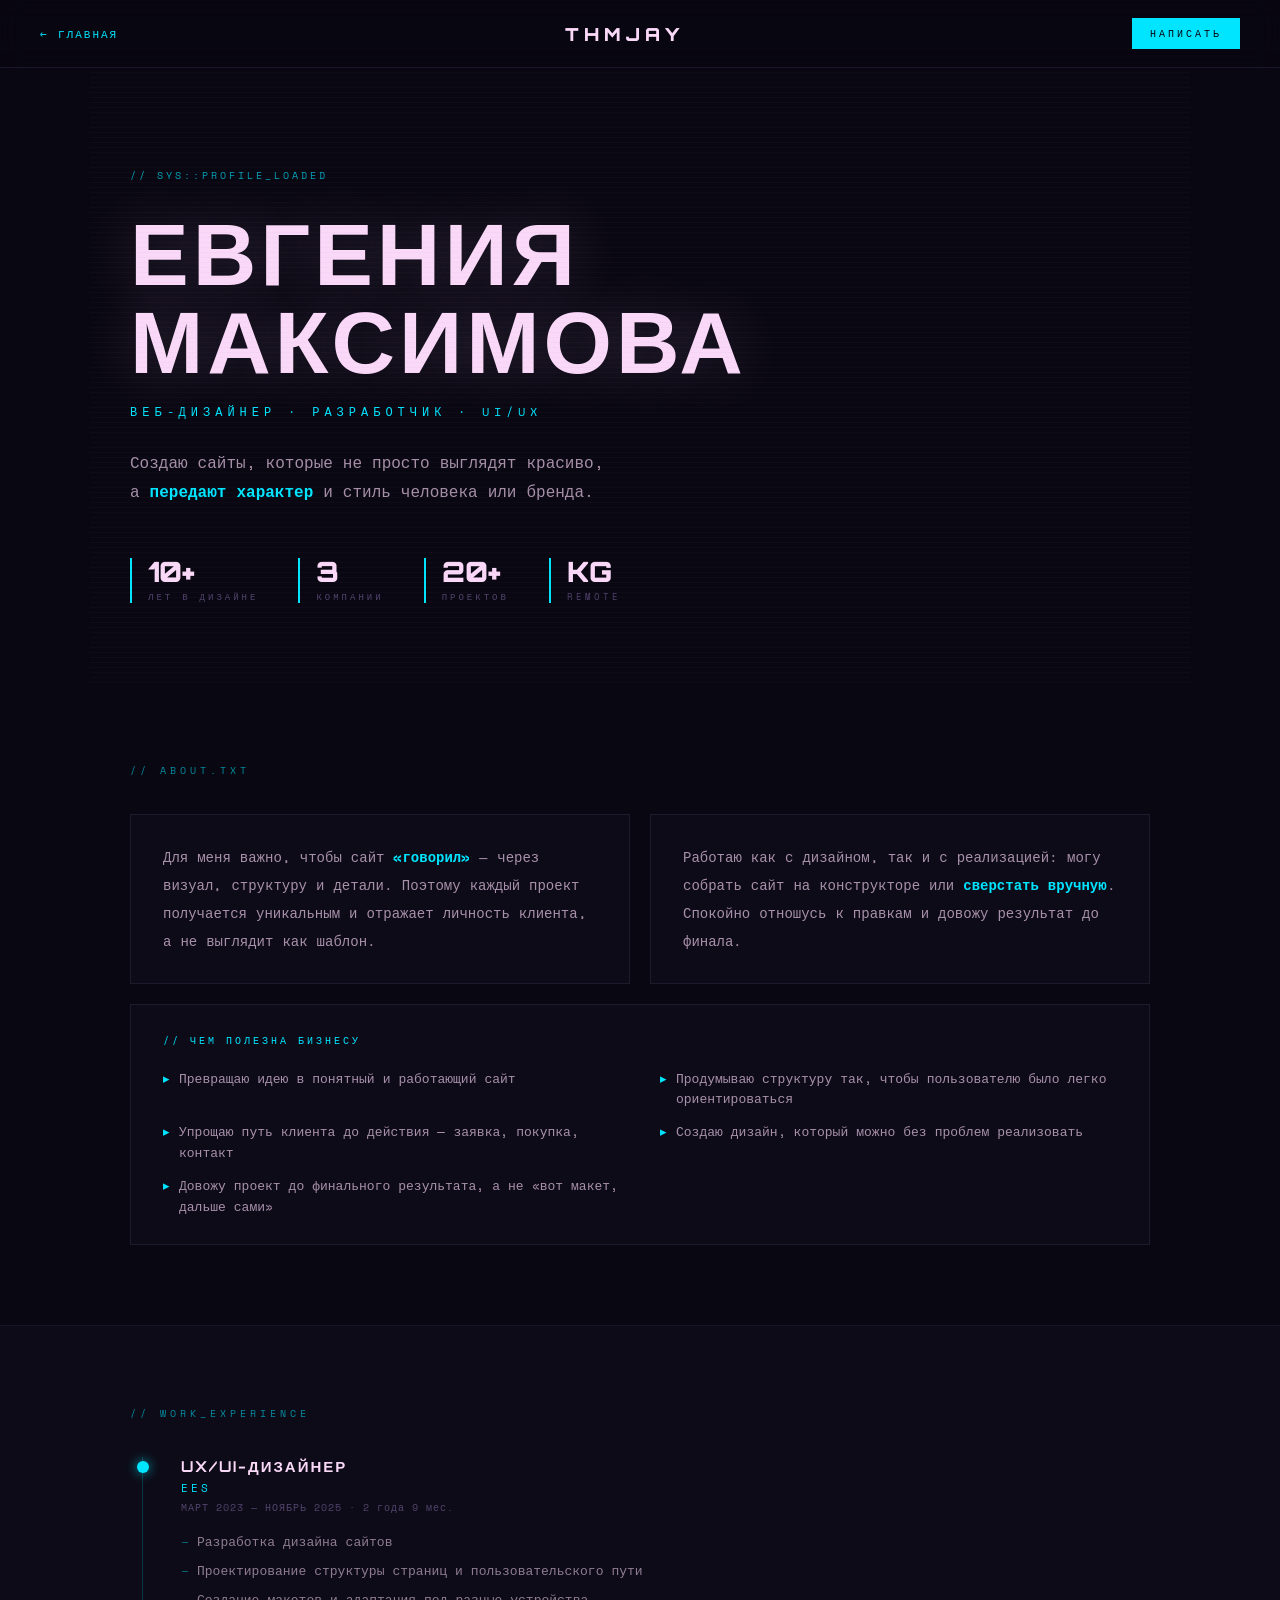
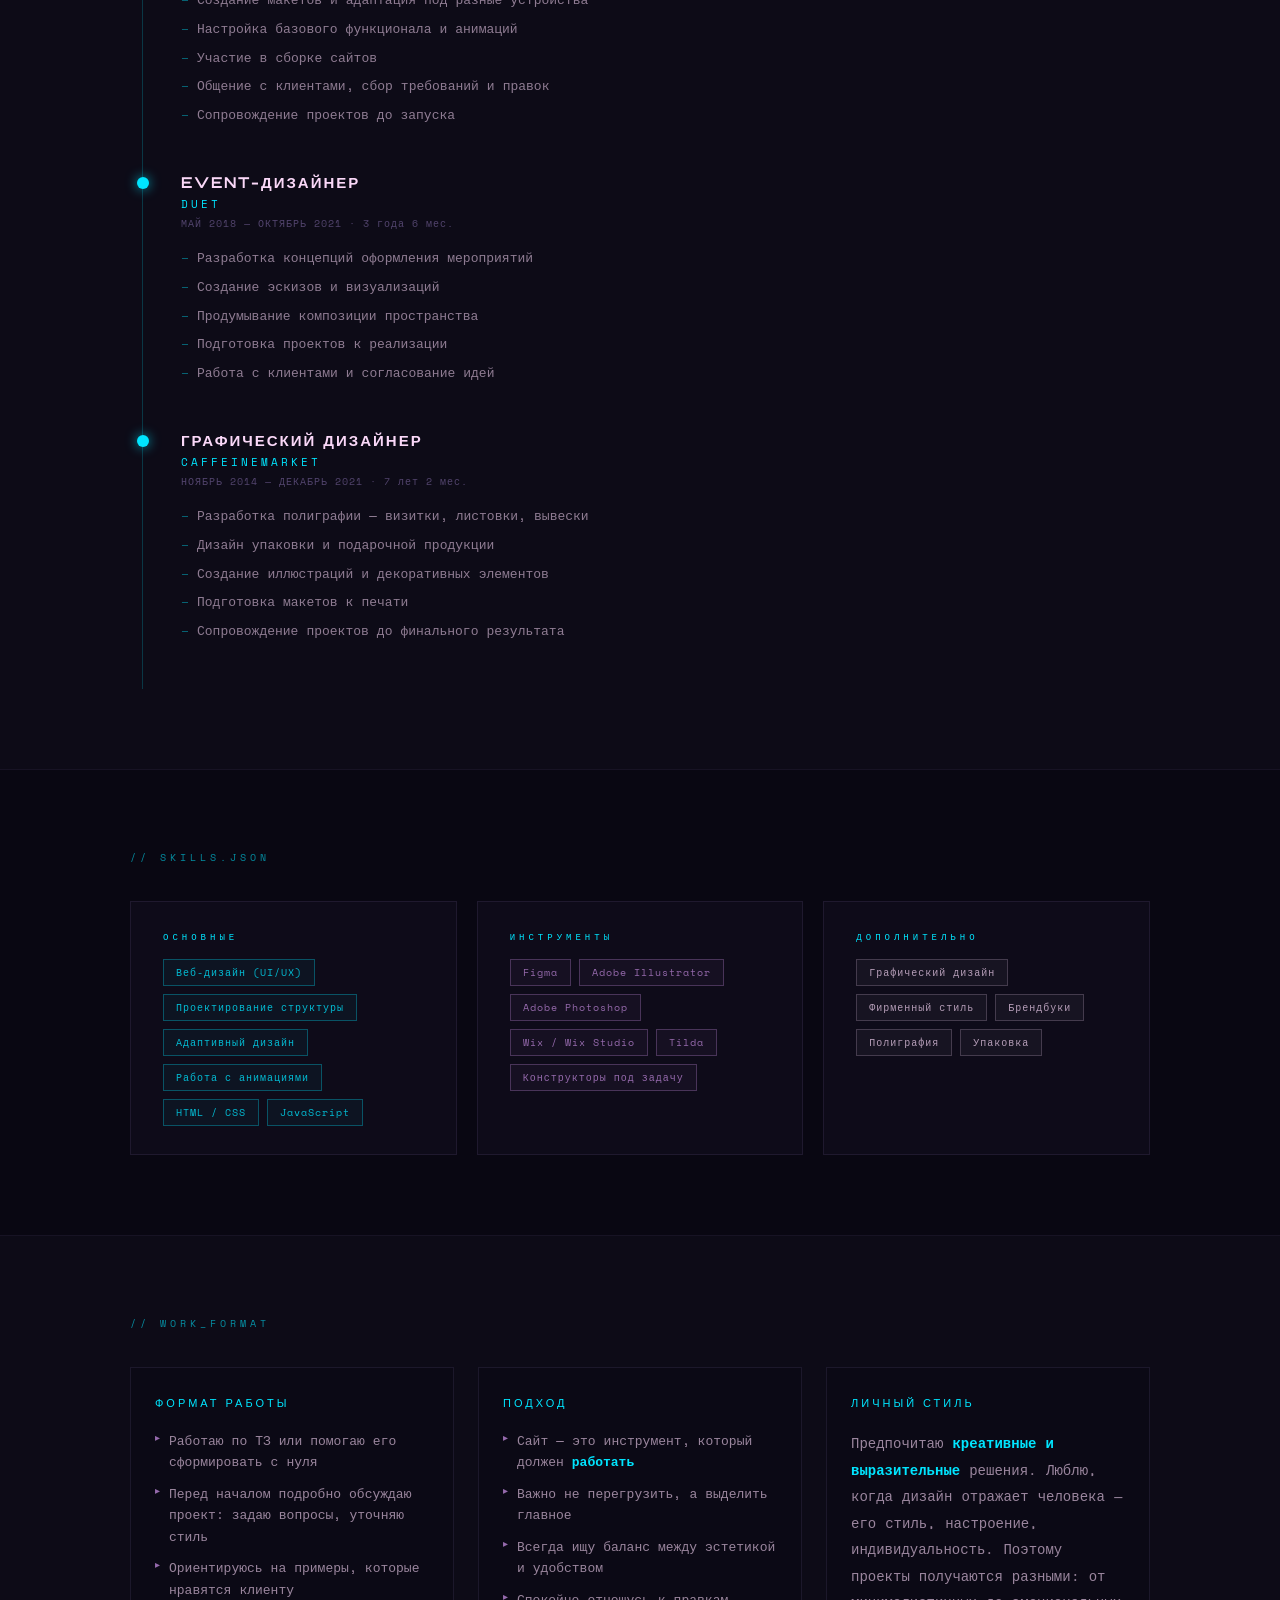
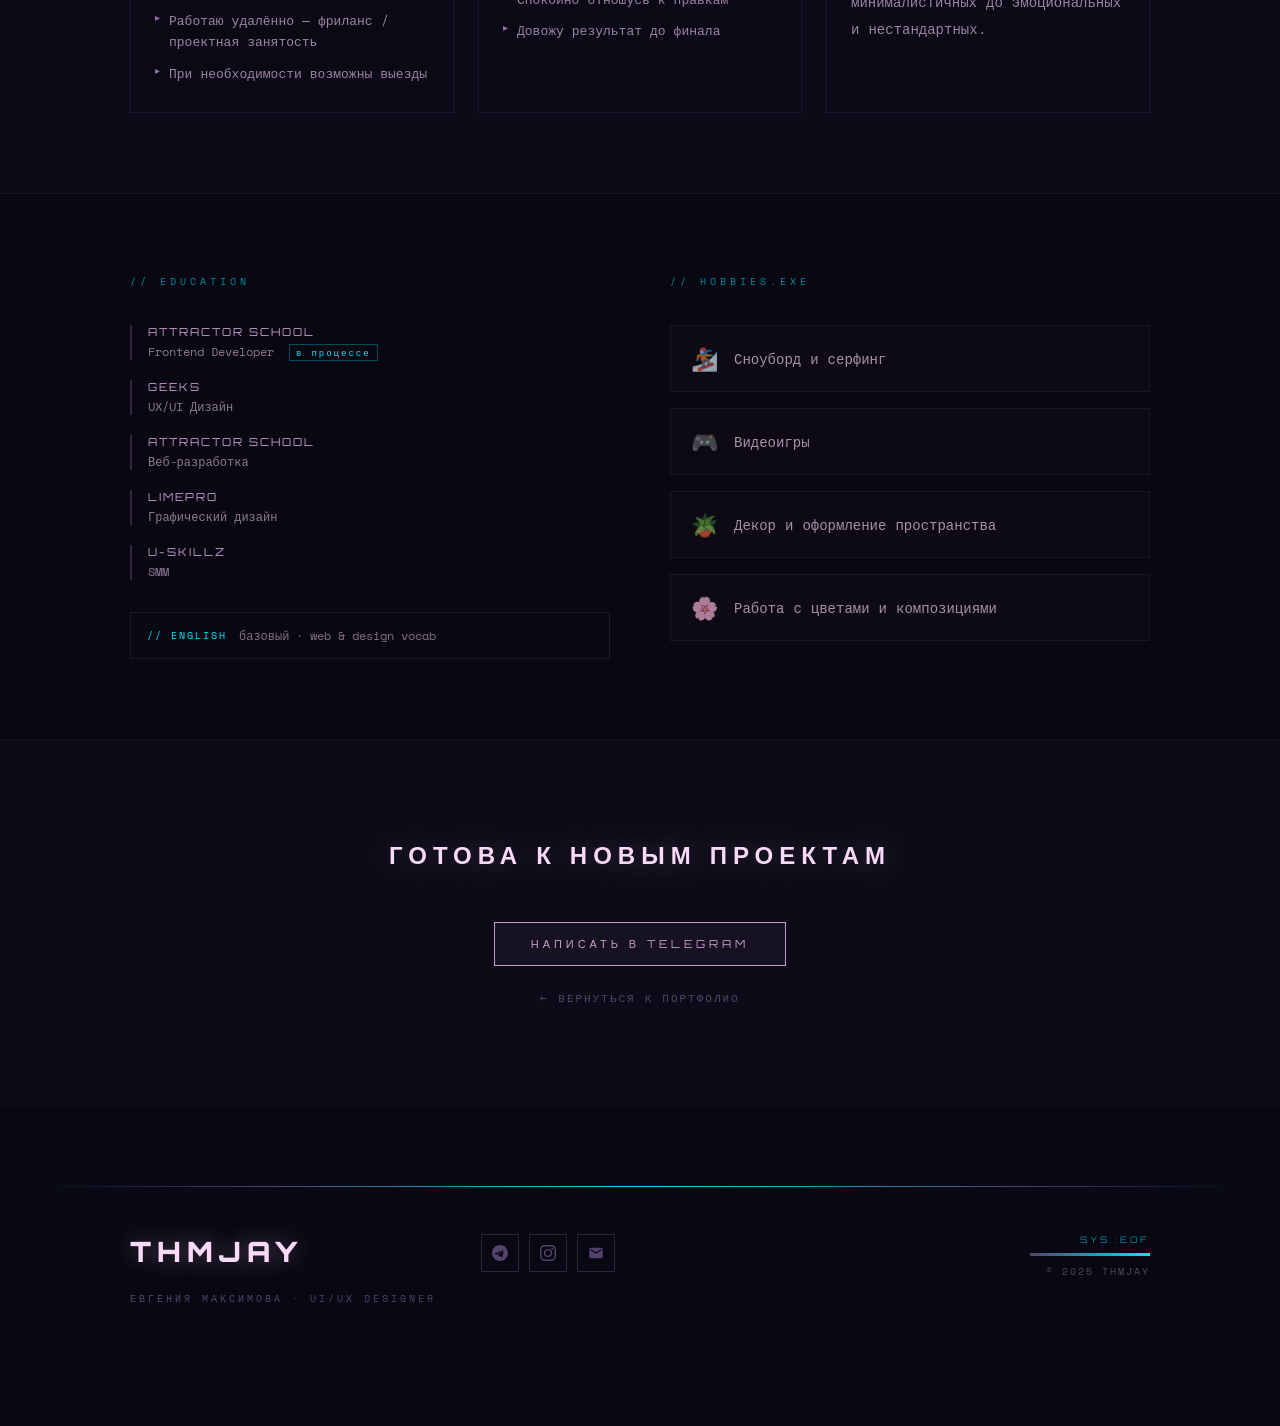
==== about.html @ b488ba6f "Initial commit" ====
<!DOCTYPE html>
<html lang="ru">
<head>
  <meta charset="UTF-8">
  <meta name="viewport" content="width=device-width, initial-scale=1.0">
  <title>Евгения Максимова — О себе</title>
  <link rel="stylesheet" href="style.css">
  <link rel="stylesheet" href="about.css">
  <script src="https://cdnjs.cloudflare.com/ajax/libs/gsap/3.12.2/gsap.min.js"></script>
</head>
<body class="about-page">

<!-- ══ NAV ══ -->
<header class="about-header">
  <a href="index.html" class="about-back">← ГЛАВНАЯ</a>
  <div class="about-header-logo">THMJAY</div>
  <a href="https://t.me/mjay_design" target="_blank" class="about-header-cta">НАПИСАТЬ</a>
</header>

<!-- ══ HERO ══ -->
<section class="ab-hero">
  <div class="ab-hero-inner">
    <div class="ab-hero-label">// SYS::PROFILE_LOADED</div>
    <h1 class="ab-hero-name">ЕВГЕНИЯ<br>МАКСИМОВА</h1>
    <div class="ab-hero-role">ВЕБ-ДИЗАЙНЕР · РАЗРАБОТЧИК · UI/UX</div>
    <p class="ab-hero-tagline">
      Создаю сайты, которые не просто выглядят красиво,<br>
      а <span>передают характер</span> и стиль человека или бренда.
    </p>
    <div class="ab-hero-stats">
      <div class="ab-stat"><strong>10+</strong><span>лет в дизайне</span></div>
      <div class="ab-stat"><strong>3</strong><span>компании</span></div>
      <div class="ab-stat"><strong>20+</strong><span>проектов</span></div>
      <div class="ab-stat"><strong>KG</strong><span>remote</span></div>
    </div>
  </div>
  <div class="ab-hero-scan"></div>
</section>

<!-- ══ О СЕБЕ ══ -->
<section class="ab-section">
  <div class="ab-section-inner">
    <div class="ab-label">// ABOUT.TXT</div>
    <div class="ab-about-grid">
      <div class="ab-card">
        <p>Для меня важно, чтобы сайт <span class="hl">«говорил»</span> — через визуал, структуру и детали. Поэтому каждый проект получается уникальным и отражает личность клиента, а не выглядит как шаблон.</p>
      </div>
      <div class="ab-card">
        <p>Работаю как с дизайном, так и с реализацией: могу собрать сайт на конструкторе или <span class="hl">сверстать вручную</span>. Спокойно отношусь к правкам и довожу результат до финала.</p>
      </div>
      <div class="ab-card ab-card--wide">
        <div class="ab-values-title">// ЧЕМ ПОЛЕЗНА БИЗНЕСУ</div>
        <ul class="ab-values">
          <li>Превращаю идею в понятный и работающий сайт</li>
          <li>Продумываю структуру так, чтобы пользователю было легко ориентироваться</li>
          <li>Упрощаю путь клиента до действия — заявка, покупка, контакт</li>
          <li>Создаю дизайн, который можно без проблем реализовать</li>
          <li>Довожу проект до финального результата, а не «вот макет, дальше сами»</li>
        </ul>
      </div>
    </div>
  </div>
</section>

<!-- ══ ОПЫТ ══ -->
<section class="ab-section ab-section--dark">
  <div class="ab-section-inner">
    <div class="ab-label">// WORK_EXPERIENCE</div>
    <div class="ab-timeline">

      <div class="ab-job">
        <div class="ab-job-dot"></div>
        <div class="ab-job-body">
          <div class="ab-job-head">
            <div class="ab-job-title">UX/UI-ДИЗАЙНЕР</div>
            <div class="ab-job-company">EES</div>
            <div class="ab-job-period">МАРТ 2023 — НОЯБРЬ 2025 · 2 года 9 мес.</div>
          </div>
          <ul class="ab-job-list">
            <li>Разработка дизайна сайтов</li>
            <li>Проектирование структуры страниц и пользовательского пути</li>
            <li>Создание макетов и адаптация под разные устройства</li>
            <li>Настройка базового функционала и анимаций</li>
            <li>Участие в сборке сайтов</li>
            <li>Общение с клиентами, сбор требований и правок</li>
            <li>Сопровождение проектов до запуска</li>
          </ul>
        </div>
      </div>

      <div class="ab-job">
        <div class="ab-job-dot"></div>
        <div class="ab-job-body">
          <div class="ab-job-head">
            <div class="ab-job-title">EVENT-ДИЗАЙНЕР</div>
            <div class="ab-job-company">DUET</div>
            <div class="ab-job-period">МАЙ 2018 — ОКТЯБРЬ 2021 · 3 года 6 мес.</div>
          </div>
          <ul class="ab-job-list">
            <li>Разработка концепций оформления мероприятий</li>
            <li>Создание эскизов и визуализаций</li>
            <li>Продумывание композиции пространства</li>
            <li>Подготовка проектов к реализации</li>
            <li>Работа с клиентами и согласование идей</li>
          </ul>
        </div>
      </div>

      <div class="ab-job">
        <div class="ab-job-dot"></div>
        <div class="ab-job-body">
          <div class="ab-job-head">
            <div class="ab-job-title">ГРАФИЧЕСКИЙ ДИЗАЙНЕР</div>
            <div class="ab-job-company">CAFFEINEMARKET</div>
            <div class="ab-job-period">НОЯБРЬ 2014 — ДЕКАБРЬ 2021 · 7 лет 2 мес.</div>
          </div>
          <ul class="ab-job-list">
            <li>Разработка полиграфии — визитки, листовки, вывески</li>
            <li>Дизайн упаковки и подарочной продукции</li>
            <li>Создание иллюстраций и декоративных элементов</li>
            <li>Подготовка макетов к печати</li>
            <li>Сопровождение проектов до финального результата</li>
          </ul>
        </div>
      </div>

    </div>
  </div>
</section>

<!-- ══ НАВЫКИ ══ -->
<section class="ab-section">
  <div class="ab-section-inner">
    <div class="ab-label">// SKILLS.JSON</div>
    <div class="ab-skills-grid">

      <div class="ab-card">
        <div class="ab-skills-cat">ОСНОВНЫЕ</div>
        <div class="ab-tags">
          <span class="ab-tag ab-tag--tr">Веб-дизайн (UI/UX)</span>
          <span class="ab-tag ab-tag--tr">Проектирование структуры</span>
          <span class="ab-tag ab-tag--tr">Адаптивный дизайн</span>
          <span class="ab-tag ab-tag--tr">Работа с анимациями</span>
          <span class="ab-tag ab-tag--tr">HTML / CSS</span>
          <span class="ab-tag ab-tag--tr">JavaScript</span>
        </div>
      </div>

      <div class="ab-card">
        <div class="ab-skills-cat">ИНСТРУМЕНТЫ</div>
        <div class="ab-tags">
          <span class="ab-tag ab-tag--ci">Figma</span>
          <span class="ab-tag ab-tag--ci">Adobe Illustrator</span>
          <span class="ab-tag ab-tag--ci">Adobe Photoshop</span>
          <span class="ab-tag ab-tag--ci">Wix / Wix Studio</span>
          <span class="ab-tag ab-tag--ci">Tilda</span>
          <span class="ab-tag ab-tag--ci">Конструкторы под задачу</span>
        </div>
      </div>

      <div class="ab-card">
        <div class="ab-skills-cat">ДОПОЛНИТЕЛЬНО</div>
        <div class="ab-tags">
          <span class="ab-tag ab-tag--sq">Графический дизайн</span>
          <span class="ab-tag ab-tag--sq">Фирменный стиль</span>
          <span class="ab-tag ab-tag--sq">Брендбуки</span>
          <span class="ab-tag ab-tag--sq">Полиграфия</span>
          <span class="ab-tag ab-tag--sq">Упаковка</span>
        </div>
      </div>

    </div>
  </div>
</section>

<!-- ══ ПОДХОД ══ -->
<section class="ab-section ab-section--dark">
  <div class="ab-section-inner">
    <div class="ab-label">// WORK_FORMAT</div>
    <div class="ab-approach-grid">
      <div class="ab-approach-block">
        <div class="ab-approach-title">ФОРМАТ РАБОТЫ</div>
        <ul class="ab-approach-list">
          <li>Работаю по ТЗ или помогаю его сформировать с нуля</li>
          <li>Перед началом подробно обсуждаю проект: задаю вопросы, уточняю стиль</li>
          <li>Ориентируюсь на примеры, которые нравятся клиенту</li>
          <li>Работаю удалённо — фриланс / проектная занятость</li>
          <li>При необходимости возможны выезды</li>
        </ul>
      </div>
      <div class="ab-approach-block">
        <div class="ab-approach-title">ПОДХОД</div>
        <ul class="ab-approach-list">
          <li>Сайт — это инструмент, который должен <span class="hl">работать</span></li>
          <li>Важно не перегрузить, а выделить главное</li>
          <li>Всегда ищу баланс между эстетикой и удобством</li>
          <li>Спокойно отношусь к правкам</li>
          <li>Довожу результат до финала</li>
        </ul>
      </div>
      <div class="ab-approach-block">
        <div class="ab-approach-title">ЛИЧНЫЙ СТИЛЬ</div>
        <p class="ab-approach-text">
          Предпочитаю <span class="hl">креативные и выразительные</span> решения.
          Люблю, когда дизайн отражает человека — его стиль, настроение, индивидуальность.
          Поэтому проекты получаются разными: от минималистичных до эмоциональных и нестандартных.
        </p>
      </div>
    </div>
  </div>
</section>

<!-- ══ ОБРАЗОВАНИЕ + ХОББИ ══ -->
<section class="ab-section">
  <div class="ab-section-inner">
    <div class="ab-edu-hobbies">

      <div>
        <div class="ab-label">// EDUCATION</div>
        <div class="ab-edu-list">
          <div class="ab-edu-item">
            <div class="ab-edu-school">ATTRACTOR SCHOOL</div>
            <div class="ab-edu-course">Frontend Developer <span class="ab-edu-status">в процессе</span></div>
          </div>
          <div class="ab-edu-item">
            <div class="ab-edu-school">GEEKS</div>
            <div class="ab-edu-course">UX/UI Дизайн</div>
          </div>
          <div class="ab-edu-item">
            <div class="ab-edu-school">ATTRACTOR SCHOOL</div>
            <div class="ab-edu-course">Веб-разработка</div>
          </div>
          <div class="ab-edu-item">
            <div class="ab-edu-school">LIMEPRO</div>
            <div class="ab-edu-course">Графический дизайн</div>
          </div>
          <div class="ab-edu-item">
            <div class="ab-edu-school">U-SKILLZ</div>
            <div class="ab-edu-course">SMM</div>
          </div>
        </div>
        <div class="ab-lang">
          <span class="ab-lang-label">// ENGLISH</span>
          <span class="ab-lang-level">базовый · web & design vocab</span>
        </div>
      </div>

      <div>
        <div class="ab-label">// HOBBIES.EXE</div>
        <div class="ab-hobbies">
          <div class="ab-hobby">
            <span class="ab-hobby-icon">🏂</span>
            <span>Сноуборд и серфинг</span>
          </div>
          <div class="ab-hobby">
            <span class="ab-hobby-icon">🎮</span>
            <span>Видеоигры</span>
          </div>
          <div class="ab-hobby">
            <span class="ab-hobby-icon">🪴</span>
            <span>Декор и оформление пространства</span>
          </div>
          <div class="ab-hobby">
            <span class="ab-hobby-icon">🌸</span>
            <span>Работа с цветами и композициями</span>
          </div>
        </div>
      </div>

    </div>
  </div>
</section>

<!-- ══ CTA ══ -->
<section class="ab-cta">
  <div class="ab-cta-inner">
    <div class="ab-cta-text">ГОТОВА К НОВЫМ ПРОЕКТАМ</div>
    <a href="https://t.me/mjay_design" target="_blank" class="neon-btn">НАПИСАТЬ В TELEGRAM</a>
    <a href="index.html" class="ab-cta-back">← ВЕРНУТЬСЯ К ПОРТФОЛИО</a>
  </div>
</section>

<footer class="site-footer">
  <div class="footer-inner">
    <div class="footer-brand">
      <div class="footer-logo">THMJAY</div>
      <div class="footer-tagline">ЕВГЕНИЯ МАКСИМОВА · UI/UX DESIGNER</div>
    </div>
    <div class="footer-socials">
      <a href="https://t.me/mjay_design" target="_blank" class="footer-soc" title="Telegram">
        <svg viewBox="0 0 24 24" fill="currentColor"><path d="M12 0C5.373 0 0 5.373 0 12s5.373 12 12 12 12-5.373 12-12S18.627 0 12 0zm5.562 8.248-2.032 9.565c-.148.658-.538.818-1.09.508l-3-2.21-1.447 1.394c-.16.16-.295.295-.605.295l.213-3.053 5.56-5.023c.242-.213-.054-.333-.373-.12L7.19 14.7l-2.95-.924c-.642-.2-.655-.642.136-.95l11.526-4.445c.537-.194 1.006.131.66.867z"/></svg>
      </a>
      <a href="https://www.instagram.com/mjay.design_/" target="_blank" class="footer-soc" title="Instagram">
        <svg viewBox="0 0 24 24" fill="currentColor"><path d="M12 2.163c3.204 0 3.584.012 4.85.07 3.252.148 4.771 1.691 4.919 4.919.058 1.265.069 1.645.069 4.849 0 3.205-.012 3.584-.069 4.849-.149 3.225-1.664 4.771-4.919 4.919-1.266.058-1.644.07-4.85.07-3.204 0-3.584-.012-4.849-.07-3.26-.149-4.771-1.699-4.919-4.92-.058-1.265-.07-1.644-.07-4.849 0-3.204.013-3.583.07-4.849.149-3.227 1.664-4.771 4.919-4.919 1.266-.057 1.645-.069 4.849-.069zM12 0C8.741 0 8.333.014 7.053.072 2.695.272.273 2.69.073 7.052.014 8.333 0 8.741 0 12c0 3.259.014 3.668.072 4.948.2 4.358 2.618 6.78 6.98 6.98C8.333 23.986 8.741 24 12 24c3.259 0 3.668-.014 4.948-.072 4.354-.2 6.782-2.618 6.979-6.98.059-1.28.073-1.689.073-4.948 0-3.259-.014-3.667-.072-4.947-.196-4.354-2.617-6.78-6.979-6.98C15.668.014 15.259 0 12 0zm0 5.838a6.162 6.162 0 100 12.324 6.162 6.162 0 000-12.324zM12 16a4 4 0 110-8 4 4 0 010 8zm6.406-11.845a1.44 1.44 0 100 2.881 1.44 1.44 0 000-2.881z"/></svg>
      </a>
      <a href="mailto:evgeniyamaksimova0717@gmail.com" class="footer-soc" title="Email">
        <svg viewBox="0 0 24 24" fill="currentColor"><path d="M20 4H4c-1.1 0-2 .9-2 2v12c0 1.1.9 2 2 2h16c1.1 0 2-.9 2-2V6c0-1.1-.9-2-2-2zm0 4l-8 5-8-5V6l8 5 8-5v2z"/></svg>
      </a>
    </div>
    <div class="footer-copy">
      <span class="footer-sys">SYS::EOF</span>
      <span class="footer-bar"><span class="footer-bar-fill"></span></span>
      <span class="footer-year">© 2025 THMJAY</span>
    </div>
  </div>
  <div class="footer-line"></div>
</footer>

</body>
</html>
---- style.css ----
@import url('https://fonts.googleapis.com/css2?family=Orbitron:wght@400;700;900&family=Space+Mono:ital,wght@0,400;0,700;1,400&display=swap');

/* ========================
   ПЕРЕМЕННЫЕ
   ======================== */
:root {
  --black:    #090712;
  --deep:     #52446D;
  --purple:   #966AAD;
  --lavender: #C79ACD;
  --pink:     #FAD8F8;
  --sq: #FAD8F8;    /* □ square  */
  --ci: #966AAD;    /* ○ circle  */
  --tr: #00E5FF;    /* △ triangle */
  --cr: #C79ACD;    /* ✕ cross   */
}

/* ========================
   PRELOADER
   ======================== */
#preloader {
  position: fixed;
  inset: 0;
  z-index: 9999;
  background: var(--black);
  display: flex;
  align-items: center;
  justify-content: center;
  transition: opacity 0.7s ease, visibility 0.7s ease;
}
#preloader.pl-hidden {
  opacity: 0;
  visibility: hidden;
  pointer-events: none;
}
#preloader-rain {
  position: absolute;
  inset: 0;
  opacity: 0.35;
}
.pl-scanlines {
  position: absolute;
  inset: 0;
  background: repeating-linear-gradient(
    to bottom,
    transparent 0, transparent 3px,
    rgba(0,0,0,0.18) 3px, rgba(0,0,0,0.18) 4px
  );
  pointer-events: none;
}
.pl-inner {
  position: relative;
  z-index: 2;
  display: flex;
  flex-direction: column;
  align-items: center;
  gap: 18px;
  text-align: center;
}
.pl-logo {
  font-family: 'Orbitron', sans-serif;
  font-size: clamp(48px, 10vw, 96px);
  font-weight: 900;
  letter-spacing: 12px;
  color: var(--pink);
  text-shadow: 0 0 60px rgba(250,216,248,0.4), 0 0 120px rgba(250,216,248,0.15);
  animation: pl-glitch 3s infinite;
}
@keyframes pl-glitch {
  0%, 92%, 100% { transform: none; text-shadow: 0 0 60px rgba(250,216,248,0.4), 0 0 120px rgba(250,216,248,0.15); }
  93%  { transform: translate(-3px, 0) skewX(-4deg); text-shadow: 3px 0 0 rgba(0,229,255,0.7), -3px 0 0 rgba(150,106,173,0.7); }
  94%  { transform: translate(3px, 0) skewX(2deg);  text-shadow: -3px 0 0 rgba(0,229,255,0.7), 3px 0 0 rgba(150,106,173,0.7); }
  95%  { transform: none; }
  96%  { transform: translate(0, -2px); opacity: 0.8; }
  97%  { transform: none; opacity: 1; }
}
.pl-subtitle {
  font-family: 'Space Mono', monospace;
  font-size: 11px;
  letter-spacing: 6px;
  color: var(--tr);
  opacity: 0.7;
}
.pl-bar-wrap {
  display: flex;
  align-items: center;
  gap: 14px;
  width: 320px;
}
.pl-bar-track {
  flex: 1;
  height: 2px;
  background: rgba(82,68,109,0.3);
  overflow: hidden;
}
.pl-bar-fill {
  height: 100%;
  width: 0%;
  background: var(--tr);
  box-shadow: 0 0 8px var(--tr);
  transition: width 0.1s linear;
}
.pl-bar-pct {
  font-family: 'Space Mono', monospace;
  font-size: 10px;
  letter-spacing: 2px;
  color: var(--tr);
  min-width: 36px;
  text-align: right;
}
.pl-log {
  font-family: 'Space Mono', monospace;
  font-size: 9px;
  letter-spacing: 2px;
  color: rgba(82,68,109,0.8);
  height: 14px;
  transition: opacity 0.3s;
}

/* ========================
   STICKY HEADER
   ======================== */
.sticky-header {
  position: fixed;
  top: 0;
  left: 0;
  right: 0;
  z-index: 500;
  display: flex;
  align-items: center;
  justify-content: space-between;
  padding: 0 40px;
  height: 56px;
  background: rgba(9,7,18,0.82);
  backdrop-filter: blur(14px);
  -webkit-backdrop-filter: blur(14px);
  border-bottom: 1px solid rgba(82,68,109,0.25);
  transform: translateY(-100%);
  opacity: 0;
  transition: transform 0.4s ease, opacity 0.4s ease;
  pointer-events: none;
}
.sticky-header.sh-visible {
  transform: translateY(0);
  opacity: 1;
  pointer-events: all;
}
.sh-logo {
  font-family: 'Orbitron', sans-serif;
  font-size: 16px;
  font-weight: 900;
  letter-spacing: 5px;
  color: var(--pink);
  flex-shrink: 0;
}
.sh-nav {
  display: flex;
  gap: 0;
}
.sh-link {
  font-family: 'Space Mono', monospace;
  font-size: 10px;
  letter-spacing: 2px;
  color: rgba(250,216,248,0.45);
  text-decoration: none;
  padding: 6px 16px;
  transition: color 0.2s;
}
.sh-link:hover { color: var(--tr); }
.sh-cta {
  font-family: 'Space Mono', monospace;
  font-size: 10px;
  letter-spacing: 2px;
  color: var(--black);
  background: var(--tr);
  padding: 6px 14px;
  text-decoration: none;
  flex-shrink: 0;
  transition: background 0.2s;
}
.sh-cta:hover { background: var(--pink); }
@media (max-width: 800px) {
  .sh-nav { display: none; }
  .sticky-header { padding: 0 24px; }
}

/* ========================
   EXTRAS: cursor / trail / progress / glitch / sidebar / konami
   ======================== */

/* скрываем системный курсор только когда активен кастомный */
.has-custom-cursor,
.has-custom-cursor * { cursor: none !important; }

#custom-cursor { position: fixed; top: 0; left: 0; pointer-events: none; z-index: 99999; }
#cursor-dot {
  position: absolute;
  width: 6px; height: 6px;
  background: var(--tr);
  border-radius: 50%;
  transform: translate(-50%, -50%);
  box-shadow: 0 0 6px var(--tr);
  transition: transform 0.1s, background 0.2s;
}
#cursor-ring {
  position: absolute;
  width: 32px; height: 32px;
  border: 1px solid rgba(0,229,255,0.55);
  border-radius: 50%;
  transform: translate(-50%, -50%);
  transition: width 0.2s, height 0.2s, opacity 0.2s, border-color 0.2s;
}
#custom-cursor.hovering #cursor-dot { transform: translate(-50%,-50%) scale(2.2); background: var(--pink); }
#custom-cursor.hovering #cursor-ring { width: 48px; height: 48px; border-color: var(--pink); opacity: 0.6; }
#custom-cursor.clicking #cursor-dot { transform: translate(-50%,-50%) scale(0.5); }
#custom-cursor.clicking #cursor-ring { width: 20px; height: 20px; opacity: 1; }

/* cursor trail canvas */
#trail-canvas {
  position: fixed; inset: 0;
  pointer-events: none; z-index: 9990;
  width: 100%; height: 100%;
}

/* scroll progress */
#scroll-progress {
  position: fixed; top: 0; left: 0;
  height: 2px; width: 0%;
  background: linear-gradient(90deg, var(--ci), var(--tr));
  box-shadow: 0 0 8px var(--tr);
  z-index: 9998;
  transition: width 0.1s linear;
}

/* click ripple */
.click-ripple {
  position: fixed;
  border-radius: 50%;
  border: 1.5px solid var(--tr);
  pointer-events: none;
  z-index: 9995;
  animation: ripple-out 0.55s ease-out forwards;
}
@keyframes ripple-out {
  from { width: 0; height: 0; opacity: 0.9; transform: translate(-50%,-50%) scale(1); }
  to   { width: 80px; height: 80px; opacity: 0; transform: translate(-50%,-50%) scale(1); }
}

/* glitch на hero-name */
.hero-name { position: relative; }
@keyframes hero-glitch {
  0%,89%,100% { transform: none; clip-path: none; text-shadow: 0 0 40px rgba(250,216,248,0.3); }
  90% { transform: translate(-4px,0) skewX(-6deg); clip-path: polygon(0 20%,100% 20%,100% 40%,0 40%);
        text-shadow: 4px 0 0 rgba(0,229,255,0.8), -4px 0 0 rgba(150,106,173,0.8); }
  91% { transform: translate(4px,0) skewX(4deg);  clip-path: polygon(0 60%,100% 60%,100% 80%,0 80%);
        text-shadow: -4px 0 0 rgba(0,229,255,0.8), 4px 0 0 rgba(150,106,173,0.8); }
  92% { transform: none; clip-path: none; }
  93% { transform: translate(-2px,1px); opacity: 0.7; }
  94% { transform: none; opacity: 1; }
}
.hero-name { animation: hero-glitch 6s infinite; }

/* neon flicker на nav-link */
@keyframes neon-flicker {
  0%,19%,21%,23%,25%,54%,56%,100% { opacity: 1; }
  20%,22%,24%,55% { opacity: 0.15; }
}
.nav-link.flickering { animation: neon-flicker 0.4s ease; }

/* scroll reveal */
.reveal { opacity: 0; transform: translateY(32px); transition: opacity 0.6s ease, transform 0.6s ease; }
.reveal.visible { opacity: 1; transform: none; }

/* data sidebar */
#data-sidebar {
  position: fixed; right: 0; top: 0; bottom: 0;
  width: 28px; z-index: 100;
  pointer-events: none; opacity: 0.35;
}
#data-canvas { width: 28px; height: 100%; display: block; }

/* konami flash */
#konami-flash {
  position: fixed; inset: 0; z-index: 99998;
  background: radial-gradient(ellipse at center, rgba(0,229,255,0.15) 0%, transparent 70%);
  pointer-events: none; opacity: 0;
  transition: opacity 0.3s;
}
#konami-flash.active { opacity: 1; }

/* ========================
   БАЗА
   ======================== */
*, *::before, *::after { box-sizing: border-box; margin: 0; padding: 0; }

/* overflow-x на html, НЕ на body — иначе position:fixed ломается */
html {
  scroll-behavior: smooth;
  overflow-x: hidden;
}

body {
  font-family: 'Space Mono', monospace;
  background: var(--black);
  color: var(--pink);
  min-height: 100vh;
}

/* ========================
   HERO SECTION
   ======================== */
.hero-section {
  position: relative;
  min-height: 100vh;
  display: flex;
  align-items: center;
  justify-content: center;
  overflow: hidden;
  background:
    url('image/city-bag-gradient-color.png') center center / cover no-repeat;
}

/* Тёмный оверлей — чтоб рамка читалась */
.hero-section::before {
  content: '';
  position: absolute;
  inset: 0;
  background:
    radial-gradient(ellipse 50% 60% at 50% 50%, rgba(9,7,18,0.35) 0%, rgba(9,7,18,0.65) 100%),
    linear-gradient(to bottom, rgba(9,7,18,0.5) 0%, rgba(9,7,18,0.2) 40%, rgba(9,7,18,0.2) 60%, rgba(9,7,18,0.7) 100%);
  pointer-events: none;
  z-index: 1;
}

/* Canvas дождя */
#rain-canvas {
  position: absolute;
  inset: 0;
  width: 100%;
  height: 100%;
  pointer-events: none;
  z-index: 2;
}

/* Сканлайны */
.scanlines {
  position: absolute;
  inset: 0;
  z-index: 3;
  background: repeating-linear-gradient(
    0deg,
    transparent,
    transparent 2px,
    rgba(0, 0, 0, 0.08) 2px,
    rgba(0, 0, 0, 0.08) 4px
  );
  pointer-events: none;
  z-index: 2;
}

.hero-inner {
  position: relative;
  z-index: 4;
  width: min(900px, 90vw);
  padding: 60px 0 80px;
}

/* ========================
   НЕОНОВАЯ РАМКА (как в Фигме)
   ======================== */
.neon-frame {
  position: relative;
  padding: 50px 60px;
  border: 1px solid rgba(199,154,205,0.25);
  background: rgba(9,7,18,0.55);
  backdrop-filter: blur(6px);
  -webkit-backdrop-filter: blur(6px);
}

.hero-inner {
  margin-top: -8vh;
}

/* Углы рамки */
.neon-frame::before,
.neon-frame::after,
.neon-frame .fc-br::before,
.neon-frame .fc-br::after {
  content: '';
  position: absolute;
  width: 28px;
  height: 28px;
}

.neon-frame::before {
  top: -2px; left: -2px;
  border-top: 2px solid var(--tr);
  border-left: 2px solid var(--tr);
  box-shadow: -4px -4px 14px rgba(0,229,255,0.5);
}
.neon-frame::after {
  top: -2px; right: -2px;
  border-top: 2px solid var(--tr);
  border-right: 2px solid var(--tr);
  box-shadow: 4px -4px 14px rgba(0,229,255,0.5);
}
.neon-frame .fc-br::before {
  bottom: -2px; left: -2px;
  border-bottom: 2px solid var(--sq);
  border-left: 2px solid var(--sq);
  box-shadow: -4px 4px 14px rgba(250,216,248,0.5);
}
.neon-frame .fc-br::after {
  bottom: -2px; right: -2px;
  border-bottom: 2px solid var(--sq);
  border-right: 2px solid var(--sq);
  box-shadow: 4px 4px 14px rgba(250,216,248,0.5);
}

/* метки углов */
.frame-label {
  position: absolute;
  font-family: 'Space Mono', monospace;
  font-size: 9px;
  letter-spacing: 2px;
  opacity: 0.4;
  color: var(--tr);
}
.frame-label.tl { top: 8px; left: 36px; }
.frame-label.tr { top: 8px; right: 36px; text-align: right; }
.frame-label.bl { bottom: 8px; left: 36px; }

/* ========================
   HERO NAVIGATION
   ======================== */
.hero-nav {
  display: flex;
  gap: 0;
  justify-content: center;
  margin-bottom: 48px;
  border-bottom: 1px solid rgba(199,154,205,0.15);
  padding-bottom: 24px;
}

.nav-link {
  font-family: 'Space Mono', monospace;
  font-size: 11px;
  letter-spacing: 3px;
  text-transform: uppercase;
  color: rgba(250,216,248,0.55);
  text-decoration: none;
  padding: 8px 24px;
  position: relative;
  transition: color 0.3s;
}

.nav-link::after {
  content: '';
  position: absolute;
  bottom: -1px;
  left: 50%;
  right: 50%;
  height: 1px;
  background: var(--lavender);
  transition: left 0.3s, right 0.3s;
  box-shadow: 0 0 8px var(--lavender);
}

.nav-link:hover {
  color: var(--pink);
}
.nav-link:hover::after {
  left: 24px;
  right: 24px;
}

/* ========================
   HERO TITLE
   ======================== */
.hero-title {
  text-align: center;
}

.hero-name {
  font-family: 'Orbitron', sans-serif;
  font-size: clamp(42px, 8vw, 86px);
  font-weight: 900;
  letter-spacing: 8px;
  line-height: 1;
  color: var(--pink);
  text-shadow:
    0 0 20px rgba(250,216,248,0.6),
    0 0 60px rgba(199,154,205,0.3),
    0 0 120px rgba(150,106,173,0.2);
  position: relative;
  display: inline-block;
}

.hero-sub {
  font-family: 'Space Mono', monospace;
  font-size: clamp(10px, 1.5vw, 13px);
  letter-spacing: 6px;
  color: var(--tr);
  text-transform: uppercase;
  margin-top: 16px;
  opacity: 0.85;
  text-shadow: 0 0 12px rgba(0,229,255,0.5);
}

.hero-jp {
  font-size: 11px;
  letter-spacing: 4px;
  color: rgba(150,106,173,0.5);
  margin-top: 10px;
  font-style: italic;
}

/* Glitch анимация на имени */
@keyframes glitch {
  0%, 90%, 100% { clip-path: none; transform: none; }
  91% {
    clip-path: polygon(0 20%, 100% 20%, 100% 40%, 0 40%);
    transform: translate(-3px, 0);
    color: var(--tr);
  }
  93% {
    clip-path: polygon(0 60%, 100% 60%, 100% 75%, 0 75%);
    transform: translate(3px, 0);
    color: var(--sq);
  }
  95% {
    clip-path: polygon(0 45%, 100% 45%, 100% 55%, 0 55%);
    transform: translate(-2px, 0);
    color: var(--pink);
  }
  97% { clip-path: none; transform: none; color: var(--pink); }
}

.hero-name { animation: glitch 6s infinite; }

/* ========================
   КОНТЕНТ СЕКЦИИ
   ======================== */
.cyber-section {
  padding: 100px 40px 120px;
  max-width: 1100px;
  margin: 0 auto;
}

.section-header {
  display: flex;
  align-items: center;
  gap: 20px;
  margin-bottom: 60px;
}

.section-btn-icon {
  width: 44px;
  height: 44px;
  border-radius: 50%;
  display: flex;
  align-items: center;
  justify-content: center;
  font-size: 18px;
  font-weight: 700;
  flex-shrink: 0;
  border: 2px solid;
}

.section-title {
  font-family: 'Orbitron', sans-serif;
  font-size: clamp(22px, 4vw, 36px);
  font-weight: 700;
  letter-spacing: 4px;
  text-transform: uppercase;
}

.section-divider {
  flex: 1;
  height: 1px;
  opacity: 0.3;
}

.section-code {
  font-size: 11px;
  letter-spacing: 2px;
  opacity: 0.4;
}

/* ========================
   КИБЕР ПАНЕЛЬ (карточка)
   ======================== */
.cyber-panel {
  position: relative;
  background: rgba(82,68,109,0.06);
  border: 1px solid rgba(199,154,205,0.15);
  padding: 32px;
  transition: border-color 0.3s, box-shadow 0.3s;
}

.cyber-panel::before {
  content: '';
  position: absolute;
  top: -1px; left: 16px;
  width: 60px; height: 2px;
}

.cyber-panel:hover {
  border-color: rgba(199,154,205,0.35);
  box-shadow: 0 0 30px rgba(150,106,173,0.08), inset 0 0 40px rgba(82,68,109,0.05);
}

/* ========================
   □ ПОРТФОЛИО
   ======================== */
#portfolio .section-btn-icon {
  color: var(--sq);
  border-color: var(--sq);
  box-shadow: 0 0 16px rgba(250,216,248,0.3), inset 0 0 16px rgba(250,216,248,0.05);
  border-radius: 4px;
}
#portfolio .section-title  { color: var(--sq); text-shadow: 0 0 20px rgba(250,216,248,0.4); }
#portfolio .section-divider { background: linear-gradient(to right, var(--sq), transparent); }
#portfolio .cyber-panel::before { background: var(--sq); box-shadow: 0 0 8px var(--sq); }

.portfolio-grid {
  display: grid;
  grid-template-columns: repeat(auto-fill, minmax(280px, 1fr));
  gap: 24px;
}

.project-card {
  border: 1px solid rgba(250,216,248,0.18);
  background: rgba(250,216,248,0.02);
  padding: 0;
  overflow: hidden;
  transition: all 0.3s;
  cursor: pointer;
}

.project-card:hover {
  border-color: rgba(250,216,248,0.5);
  box-shadow: 0 0 30px rgba(250,216,248,0.1);
  transform: translateY(-4px);
}

.card-thumb {
  height: 160px;
  background: linear-gradient(135deg, rgba(82,68,109,0.3) 0%, rgba(250,216,248,0.05) 100%);
  display: flex;
  align-items: center;
  justify-content: center;
  font-family: 'Orbitron', sans-serif;
  font-size: 11px;
  letter-spacing: 4px;
  color: rgba(250,216,248,0.3);
  border-bottom: 1px solid rgba(250,216,248,0.1);
  position: relative;
  overflow: hidden;
}

.card-thumb::after {
  content: '';
  position: absolute;
  inset: 0;
  background: repeating-linear-gradient(
    -45deg,
    transparent,
    transparent 8px,
    rgba(250,216,248,0.02) 8px,
    rgba(250,216,248,0.02) 9px
  );
}

.card-body { padding: 20px; }

.card-num {
  font-size: 10px;
  letter-spacing: 3px;
  color: var(--sq);
  opacity: 0.6;
  margin-bottom: 8px;
}

.card-title {
  font-family: 'Orbitron', sans-serif;
  font-size: 15px;
  letter-spacing: 2px;
  color: var(--pink);
  margin-bottom: 12px;
}

.card-tags {
  display: flex;
  gap: 8px;
  flex-wrap: wrap;
}

.tag {
  font-size: 9px;
  letter-spacing: 2px;
  padding: 3px 10px;
  border: 1px solid rgba(250,216,248,0.2);
  color: rgba(250,216,248,0.5);
}

/* ========================
   ○ ОБО МНЕ
   ======================== */
#about .section-btn-icon {
  color: var(--ci);
  border-color: var(--ci);
  box-shadow: 0 0 16px rgba(150,106,173,0.35), inset 0 0 16px rgba(150,106,173,0.05);
}
#about .section-title  { color: var(--ci); text-shadow: 0 0 20px rgba(150,106,173,0.5); }
#about .section-divider { background: linear-gradient(to right, var(--ci), transparent); }
#about .cyber-panel::before { background: var(--ci); box-shadow: 0 0 8px var(--ci); }

/* About — новый лейаут с фото */
.about-layout {
  display: grid;
  grid-template-columns: 280px 1fr;
  gap: 24px;
  align-items: start;
}

.about-right {
  display: flex;
  flex-direction: column;
  gap: 24px;
}

/* Фото */
.about-photo-wrap {
  position: relative;
  padding: 0;
  overflow: hidden;
  aspect-ratio: 3/4;
}

.about-photo {
  width: 100%;
  height: 100%;
  object-fit: cover;
  object-position: top center;
  display: block;
  filter: contrast(1.08) saturate(0.85);
  transition: filter 0.4s;
}

.about-photo-wrap:hover .about-photo {
  filter: contrast(1.12) saturate(1) brightness(1.05);
}

.about-photo-scan {
  position: absolute;
  inset: 0;
  background: repeating-linear-gradient(
    to bottom,
    transparent 0px,
    transparent 3px,
    rgba(9,7,18,0.18) 3px,
    rgba(9,7,18,0.18) 4px
  );
  pointer-events: none;
  z-index: 2;
}

.about-photo-corner {
  position: absolute;
  width: 18px;
  height: 18px;
  z-index: 3;
}
.apc-tl { top: 8px;    left: 8px;   border-top: 2px solid var(--tr); border-left: 2px solid var(--tr); }
.apc-tr { top: 8px;    right: 8px;  border-top: 2px solid var(--tr); border-right: 2px solid var(--tr); }
.apc-bl { bottom: 28px; left: 8px;  border-bottom: 2px solid var(--tr); border-left: 2px solid var(--tr); }
.apc-br { bottom: 28px; right: 8px; border-bottom: 2px solid var(--tr); border-right: 2px solid var(--tr); }

.about-photo-label {
  position: absolute;
  bottom: 0;
  left: 0;
  right: 0;
  padding: 6px 12px;
  font-family: 'Space Mono', monospace;
  font-size: 9px;
  letter-spacing: 2px;
  color: var(--tr);
  background: rgba(9,7,18,0.75);
  z-index: 3;
}

@media (max-width: 820px) {
  .about-layout { grid-template-columns: 1fr; }
  .about-photo-wrap { aspect-ratio: 4/3; max-height: 340px; }
}

/* Старый about-grid на случай если где-то ещё используется */
.about-grid {
  display: grid;
  grid-template-columns: 1fr 1fr;
  gap: 24px;
}
@media (max-width: 700px) { .about-grid { grid-template-columns: 1fr; } }

.about-bio {
  font-size: 14px;
  line-height: 2;
  color: rgba(250,216,248,0.7);
  margin-bottom: 28px;
}

.about-bio span {
  color: var(--ci);
  font-weight: 700;
}

.skills-list {
  display: flex;
  flex-wrap: wrap;
  gap: 10px;
}

.skill-tag {
  font-family: 'Space Mono', monospace;
  font-size: 10px;
  letter-spacing: 2px;
  padding: 6px 14px;
  border: 1px solid rgba(150,106,173,0.4);
  color: var(--lavender);
  background: rgba(150,106,173,0.06);
  transition: all 0.2s;
}

.skill-tag:hover {
  border-color: var(--ci);
  color: var(--ci);
  box-shadow: 0 0 12px rgba(150,106,173,0.3);
}

.figma-portfolio-link {
  display: inline-block;
  margin-bottom: 32px;
  font-family: 'Space Mono', monospace;
  font-size: 10px;
  letter-spacing: 3px;
  color: var(--tr);
  text-decoration: none;
  border: 1px solid rgba(0,229,255,0.2);
  padding: 10px 20px;
  transition: all 0.2s;
  background: rgba(0,229,255,0.03);
}
.figma-portfolio-link:hover {
  border-color: var(--tr);
  background: rgba(0,229,255,0.07);
  box-shadow: 0 0 20px rgba(0,229,255,0.1);
}

.about-more-link {
  display: inline-block;
  margin-top: 24px;
  font-family: 'Space Mono', monospace;
  font-size: 10px;
  letter-spacing: 3px;
  color: var(--tr);
  text-decoration: none;
  border-bottom: 1px solid rgba(0,229,255,0.3);
  padding-bottom: 2px;
  transition: all 0.2s;
}
.about-more-link:hover {
  color: var(--pink);
  border-color: var(--pink);
  text-shadow: 0 0 12px rgba(250,216,248,0.4);
}

.stats-grid {
  display: grid;
  grid-template-columns: 1fr 1fr;
  gap: 20px;
}

.stat-item {
  text-align: center;
  padding: 28px 16px;
  border: 1px solid rgba(150,106,173,0.2);
  background: rgba(150,106,173,0.04);
}

.stat-num {
  font-family: 'Orbitron', sans-serif;
  font-size: 36px;
  font-weight: 900;
  color: var(--ci);
  text-shadow: 0 0 20px rgba(150,106,173,0.5);
  line-height: 1;
}

.stat-label {
  font-size: 10px;
  letter-spacing: 3px;
  color: rgba(250,216,248,0.4);
  margin-top: 8px;
  text-transform: uppercase;
}

/* ========================
   △ УСЛУГИ
   ======================== */
#services .section-btn-icon {
  color: var(--tr);
  border-color: var(--tr);
  box-shadow: 0 0 16px rgba(0,229,255,0.3), inset 0 0 16px rgba(0,229,255,0.04);
  border-radius: 4px;
  clip-path: polygon(50% 0%, 0% 100%, 100% 100%);
  border-radius: 0;
  background: rgba(0,229,255,0.08);
}
#services .section-title  { color: var(--tr); text-shadow: 0 0 20px rgba(0,229,255,0.4); }
#services .section-divider { background: linear-gradient(to right, var(--tr), transparent); }
#services .cyber-panel::before { background: var(--tr); box-shadow: 0 0 8px var(--tr); }

/* Секция Услуги с изо-фоном */
.services-bg-section {
  position: relative;
  overflow: hidden;
  background: var(--black);
  padding: 0;
}

#iso-canvas-svc {
  position: absolute;
  inset: 0;
  width: 100%;
  height: 100%;
  pointer-events: none;
  z-index: 0;
}

.services-inner {
  position: relative;
  z-index: 2;
  max-width: 1100px;
  margin: 0 auto;
  padding: 100px 40px 120px;
}

.services-grid {
  display: grid;
  grid-template-columns: repeat(auto-fill, minmax(220px, 1fr));
  gap: 20px;
}

.service-card {
  border: 1px solid rgba(0,229,255,0.2);
  background: rgba(9,7,18,0.55);
  backdrop-filter: blur(12px);
  -webkit-backdrop-filter: blur(12px);
  padding: 32px 24px;
  position: relative;
  overflow: hidden;
  transition: all 0.3s;
  cursor: default;
}

.service-card::before {
  content: '';
  position: absolute;
  top: 0; left: 0; right: 0;
  height: 2px;
  background: linear-gradient(to right, transparent, var(--tr), transparent);
  opacity: 0;
  transition: opacity 0.3s;
}

.service-card:hover {
  border-color: rgba(0,229,255,0.5);
  background: rgba(9,7,18,0.45);
  box-shadow: 0 0 40px rgba(0,229,255,0.15), inset 0 0 20px rgba(0,229,255,0.04);
  transform: translateY(-5px);
}

.service-card:hover::before { opacity: 1; }

.service-icon {
  font-size: 28px;
  margin-bottom: 20px;
  display: block;
  filter: drop-shadow(0 0 8px rgba(0,229,255,0.4));
}

.service-name {
  font-family: 'Orbitron', sans-serif;
  font-size: 13px;
  letter-spacing: 2px;
  color: var(--tr);
  margin-bottom: 12px;
}

.service-desc {
  font-size: 12px;
  line-height: 1.8;
  color: rgba(250,216,248,0.5);
}

/* ========================
   ✕ СВЯЗЬ
   ======================== */
#contact .section-btn-icon {
  color: var(--cr);
  border-color: var(--cr);
  box-shadow: 0 0 16px rgba(199,154,205,0.3), inset 0 0 16px rgba(199,154,205,0.05);
}
#contact .section-title  { color: var(--cr); text-shadow: 0 0 20px rgba(199,154,205,0.4); }
#contact .section-divider { background: linear-gradient(to right, var(--cr), transparent); }
#contact .cyber-panel::before { background: var(--cr); box-shadow: 0 0 8px var(--cr); }

.contact-grid {
  display: grid;
  grid-template-columns: 1fr 1fr;
  gap: 24px;
  align-items: start;
}

@media (max-width: 700px) { .contact-grid { grid-template-columns: 1fr; } }

.contact-info-item {
  display: flex;
  align-items: center;
  gap: 16px;
  padding: 16px 0;
  border-bottom: 1px solid rgba(199,154,205,0.1);
}

.contact-info-icon {
  font-size: 18px;
  width: 36px;
  text-align: center;
  opacity: 0.7;
}

.contact-info-label {
  font-size: 10px;
  letter-spacing: 3px;
  color: var(--cr);
  opacity: 0.7;
}

.contact-info-value {
  font-size: 13px;
  color: var(--pink);
  margin-top: 3px;
}

.contact-note {
  font-size: 12px;
  line-height: 2;
  color: rgba(250,216,248,0.5);
  margin-top: 24px;
}

.neon-btn {
  display: inline-block;
  margin-top: 28px;
  padding: 14px 36px;
  font-family: 'Orbitron', sans-serif;
  font-size: 11px;
  letter-spacing: 4px;
  text-transform: uppercase;
  color: var(--cr);
  border: 1px solid var(--cr);
  background: rgba(199,154,205,0.05);
  cursor: pointer;
  transition: all 0.25s;
  text-decoration: none;
}

.neon-btn:hover {
  background: rgba(199,154,205,0.12);
  box-shadow: 0 0 24px rgba(199,154,205,0.25), inset 0 0 24px rgba(199,154,205,0.05);
  color: var(--pink);
}

/* ========================
   ПОРТФОЛИО — карточки-ссылки
   ======================== */
.project-link {
  text-decoration: none;
  color: inherit;
  display: flex;
  flex-direction: column;
  cursor: pointer;
  transition: transform 0.25s, box-shadow 0.25s;
}
.project-link:hover {
  transform: translateY(-4px);
  box-shadow: 0 0 32px rgba(250,216,248,0.15), 0 0 0 1px var(--sq);
}

.card-thumb {
  height: 120px;
  display: flex;
  align-items: center;
  justify-content: center;
  border-radius: 4px;
  margin-bottom: 14px;
  position: relative;
  overflow: hidden;
  background: rgba(82,68,109,0.25);
  border: 1px solid rgba(82,68,109,0.4);
  font-family: 'Orbitron', sans-serif;
  font-size: 11px;
  letter-spacing: 2px;
  color: rgba(250,216,248,0.4);
}
.card-thumb::before {
  content: '';
  position: absolute;
  inset: 0;
  background: repeating-linear-gradient(
    0deg,
    transparent,
    transparent 3px,
    rgba(82,68,109,0.07) 3px,
    rgba(82,68,109,0.07) 4px
  );
  pointer-events: none;
}
.card-thumb--proava { background: linear-gradient(135deg, rgba(82,68,109,0.5) 0%, rgba(150,106,173,0.2) 100%); }
.card-thumb--aba    { background: linear-gradient(135deg, rgba(0,229,255,0.08) 0%, rgba(82,68,109,0.5) 100%); }
.card-thumb--swp    { background: linear-gradient(135deg, rgba(0,100,200,0.15) 0%, rgba(82,68,109,0.4) 100%); }
.card-thumb--psih   { background: linear-gradient(135deg, rgba(150,106,173,0.3) 0%, rgba(9,7,18,0.8) 100%); }
.card-thumb--imax   { background: linear-gradient(135deg, rgba(9,7,18,0.9) 0%, rgba(150,106,173,0.25) 100%); }

.card-thumb-label {
  font-family: 'Orbitron', sans-serif;
  font-size: 10px;
  letter-spacing: 3px;
  color: rgba(250,216,248,0.5);
  text-transform: uppercase;
  position: relative;
  z-index: 1;
}

/* ========================
   СОЦСЕТИ В БЛОКЕ СВЯЗИ
   ======================== */
.social-links {
  display: flex;
  flex-direction: column;
  gap: 10px;
  margin-bottom: 24px;
}

.social-item {
  display: flex;
  align-items: center;
  gap: 14px;
  padding: 12px 16px;
  border: 1px solid rgba(82,68,109,0.35);
  border-radius: 6px;
  text-decoration: none;
  color: var(--pink);
  background: rgba(82,68,109,0.08);
  transition: all 0.25s;
  cursor: pointer;
}
.social-item:hover {
  background: rgba(82,68,109,0.2);
  border-color: var(--lavender);
  transform: translateX(4px);
}
.social-ico {
  width: 20px;
  height: 20px;
  flex-shrink: 0;
  opacity: 0.8;
}
.social-platform {
  font-family: 'Orbitron', sans-serif;
  font-size: 9px;
  letter-spacing: 2px;
  opacity: 0.5;
  margin-bottom: 2px;
}
.social-handle {
  font-size: 12px;
  letter-spacing: 1px;
}
.social-arrow {
  margin-left: auto;
  opacity: 0.3;
  font-size: 16px;
  transition: opacity 0.2s, transform 0.2s;
}
.social-item:hover .social-arrow {
  opacity: 0.9;
  transform: translateX(3px);
}

.social-tg:hover   { border-color: #29a9eb; color: #29a9eb; }
.social-wa:hover   { border-color: #25d366; color: #25d366; }
.social-ig:hover   { border-color: #e1306c; color: #e1306c; }
.social-vk:hover   { border-color: #4c75a3; color: #4c75a3; }
.social-mail:hover { border-color: #FAD8F8; color: #FAD8F8; }
.social-li:hover   { border-color: #0a66c2; color: #0a66c2; }

/* ========================
   МИНИ-ИГРА — ARCADE
   ======================== */
.arcade-trigger {
  padding: 5px 14px;
  font-family: 'Orbitron', sans-serif;
  font-size: 9px;
  letter-spacing: 2px;
  color: var(--tr);
  border: 1px solid rgba(0,229,255,0.5);
  background: rgba(0,229,255,0.04);
  cursor: pointer;
  transition: all 0.25s;
  text-transform: uppercase;
  white-space: nowrap;
  position: relative;
  z-index: 20;
}
.arcade-trigger:hover {
  background: rgba(0,229,255,0.12);
  box-shadow: 0 0 16px rgba(0,229,255,0.25);
  border-color: var(--tr);
}

/* Оверлей */
.arcade-overlay {
  position: fixed;
  inset: 0;
  background: rgba(9,7,18,0.92);
  z-index: 2000;
  display: flex;
  align-items: center;
  justify-content: center;
  opacity: 0;
  pointer-events: none;
  transition: opacity 0.3s;
  backdrop-filter: blur(6px);
}
.arcade-overlay.open {
  opacity: 1;
  pointer-events: auto;
}

/* Панель игры */
.arcade-panel {
  width: min(460px, 92vw);
  border: 1px solid var(--tr);
  background: rgba(9,7,18,0.97);
  padding: 28px 28px 32px;
  position: relative;
  box-shadow: 0 0 60px rgba(0,229,255,0.15), inset 0 0 40px rgba(0,229,255,0.02);
}
.arcade-panel::before,
.arcade-panel::after {
  content: '';
  position: absolute;
  width: 12px; height: 12px;
  border-color: var(--tr);
  border-style: solid;
}
.arcade-panel::before { top: -1px; left: -1px;  border-width: 2px 0 0 2px; }
.arcade-panel::after  { bottom: -1px; right: -1px; border-width: 0 2px 2px 0; }

.arcade-head {
  font-family: 'Orbitron', sans-serif;
  font-size: 11px;
  letter-spacing: 3px;
  color: var(--tr);
  margin-bottom: 6px;
}
.arcade-title {
  font-family: 'Orbitron', sans-serif;
  font-size: 22px;
  font-weight: 900;
  color: var(--pink);
  margin-bottom: 20px;
  letter-spacing: 2px;
}

/* Статусная строка */
.arcade-hud {
  display: flex;
  justify-content: space-between;
  margin-bottom: 24px;
  font-family: 'Orbitron', sans-serif;
  font-size: 11px;
  letter-spacing: 2px;
}
.arcade-hud-block span { display: block; color: rgba(250,216,248,0.35); font-size: 9px; margin-bottom: 3px; }
.arcade-hud-block strong { color: var(--pink); font-size: 18px; }
.arcade-lives { color: #e1306c; letter-spacing: 4px; font-size: 16px; }

/* Кнопки — абсолютное позиционирование, PS-раскладка */
.arcade-buttons {
  position: relative;
  width: 220px;
  height: 220px;
  margin: 0 auto 24px;
}

.arcade-btn {
  position: absolute;
  width: 76px;
  height: 76px;
  border-radius: 50%;
  border: 2px solid rgba(82,68,109,0.4);
  background: rgba(9,7,18,0.8);
  display: flex;
  flex-direction: column;
  align-items: center;
  justify-content: center;
  cursor: pointer;
  transition: border-color 0.15s, box-shadow 0.15s, transform 0.1s;
  user-select: none;
  pointer-events: auto;
}
.arcade-btn .btn-sym  { font-size: 24px; line-height: 1; }
.arcade-btn .btn-key  { font-family: 'Space Mono', monospace; font-size: 9px; opacity: 0.4; margin-top: 4px; letter-spacing: 1px; }

/* Активная (нужно нажать) */
.arcade-btn.active-sq { border-color: #FAD8F8; box-shadow: 0 0 30px rgba(250,216,248,0.7), inset 0 0 20px rgba(250,216,248,0.12); color: #FAD8F8; }
.arcade-btn.active-ci { border-color: #966AAD; box-shadow: 0 0 30px rgba(150,106,173,0.8), inset 0 0 20px rgba(150,106,173,0.18); color: #966AAD; }
.arcade-btn.active-tr { border-color: #00E5FF; box-shadow: 0 0 30px rgba(0,229,255,0.8),   inset 0 0 20px rgba(0,229,255,0.18);   color: #00E5FF; }
.arcade-btn.active-cr { border-color: #C79ACD; box-shadow: 0 0 30px rgba(199,154,205,0.7), inset 0 0 20px rgba(199,154,205,0.12); color: #C79ACD; }

/* Правильно нажата */
.arcade-btn.hit { transform: scale(0.88); }

/* Неправильно */
.arcade-btn.miss { border-color: #ff3355 !important; box-shadow: 0 0 24px rgba(255,51,85,0.7) !important; }

@keyframes btnPulse {
  from { transform: scale(0.97); }
  to   { transform: scale(1.04); }
}

/* Таймер-бар */
.arcade-timer-bar {
  height: 3px;
  background: rgba(82,68,109,0.3);
  border-radius: 2px;
  margin-bottom: 18px;
  overflow: hidden;
}
.arcade-timer-fill {
  height: 100%;
  background: var(--tr);
  border-radius: 2px;
  width: 100%;
  transition: width linear;
  box-shadow: 0 0 8px rgba(0,229,255,0.6);
}
.arcade-timer-fill.danger { background: #ff3355; box-shadow: 0 0 8px rgba(255,51,85,0.6); }

/* Сообщение */
.arcade-msg {
  text-align: center;
  font-family: 'Orbitron', sans-serif;
  font-size: 12px;
  letter-spacing: 2px;
  height: 20px;
  color: var(--tr);
  margin-bottom: 16px;
}
.arcade-msg.good  { color: #00E5FF; }
.arcade-msg.bad   { color: #ff3355; }
.arcade-msg.combo { color: #FAD8F8; }

/* Кнопка закрыть */
.arcade-close {
  position: absolute;
  top: 14px; right: 18px;
  background: none;
  border: none;
  color: rgba(250,216,248,0.35);
  font-size: 18px;
  cursor: pointer;
  font-family: 'Space Mono', monospace;
  transition: color 0.2s;
}
.arcade-close:hover { color: var(--pink); }

/* Game over */
.arcade-gameover {
  display: none;
  text-align: center;
  padding: 20px 0 10px;
}
.arcade-gameover.show { display: block; }
.arcade-gameover-title {
  font-family: 'Orbitron', sans-serif;
  font-size: 28px;
  font-weight: 900;
  color: #ff3355;
  letter-spacing: 4px;
  margin-bottom: 8px;
  text-shadow: 0 0 30px rgba(255,51,85,0.5);
}
.arcade-gameover-score {
  font-family: 'Orbitron', sans-serif;
  font-size: 13px;
  letter-spacing: 2px;
  color: var(--lavender);
  margin-bottom: 20px;
}
.arcade-gameover-best {
  font-size: 10px;
  letter-spacing: 2px;
  color: rgba(250,216,248,0.4);
  margin-bottom: 24px;
}
.arcade-restart {
  padding: 10px 32px;
  font-family: 'Orbitron', sans-serif;
  font-size: 11px;
  letter-spacing: 3px;
  border: 1px solid var(--tr);
  background: rgba(0,229,255,0.05);
  color: var(--tr);
  cursor: pointer;
  transition: all 0.2s;
}
.arcade-restart:hover {
  background: rgba(0,229,255,0.12);
  box-shadow: 0 0 20px rgba(0,229,255,0.2);
}

/* ========================
   КОНТРОЛЛЕР
   ======================== */
/* ========================
   FOG REVEAL
   ======================== */
.fog-section {
  position: relative;
  width: 100%;
  height: 420px;
  overflow: hidden;
  background: var(--black);
  display: flex;
  align-items: center;
  justify-content: center;
}

#fog-canvas {
  position: absolute;
  inset: 0;
  width: 100%;
  height: 100%;
  z-index: 2;
  pointer-events: none;
}

.fog-content {
  position: relative;
  z-index: 1;
  text-align: center;
  padding: 0 40px;
  max-width: 700px;
}

.fog-label {
  font-family: 'Space Mono', monospace;
  font-size: 10px;
  letter-spacing: 4px;
  color: var(--tr);
  opacity: 0.5;
  margin-bottom: 20px;
}

.fog-statement {
  font-family: 'Orbitron', sans-serif;
  font-size: clamp(36px, 7vw, 72px);
  font-weight: 900;
  line-height: 1.1;
  letter-spacing: 3px;
  color: var(--pink);
  text-shadow: 0 0 60px rgba(250,216,248,0.25);
  margin-bottom: 16px;
}

.fog-sub {
  font-family: 'Space Mono', monospace;
  font-size: 12px;
  letter-spacing: 4px;
  color: var(--tr);
  margin-bottom: 32px;
  opacity: 0.7;
}

.fog-quote {
  font-size: 15px;
  line-height: 1.9;
  color: rgba(250,216,248,0.6);
  font-style: italic;
  margin-bottom: 16px;
}

.fog-author {
  font-family: 'Space Mono', monospace;
  font-size: 10px;
  letter-spacing: 3px;
  color: var(--deep);
}

.fog-hint {
  position: absolute;
  bottom: 18px;
  left: 50%;
  transform: translateX(-50%);
  font-family: 'Space Mono', monospace;
  font-size: 9px;
  letter-spacing: 3px;
  color: var(--tr);
  z-index: 3;
  pointer-events: none;
  white-space: nowrap;
  animation: fogHintPulse 2.5s ease-in-out infinite;
}

@keyframes fogHintPulse {
  0%, 100% { opacity: 0.35; }
  50%       { opacity: 0.7; }
}

/* ========================
   THEME HUD
   ======================== */
.theme-hud {
  position: fixed;
  bottom: 170px;
  left: 50%;
  transform: translateX(-50%) translateY(8px);
  font-family: 'Orbitron', sans-serif;
  font-size: 11px;
  letter-spacing: 4px;
  color: var(--tr);
  background: rgba(9,7,18,0.85);
  border: 1px solid var(--tr);
  padding: 8px 20px;
  z-index: 1000;
  opacity: 0;
  pointer-events: none;
  transition: opacity 0.3s, transform 0.3s;
  white-space: nowrap;
  box-shadow: 0 0 20px rgba(0,229,255,0.2);
}

.theme-hud.show {
  opacity: 1;
  transform: translateX(-50%) translateY(0);
}

/* ========================
   CONTROLLER
   ======================== */
#controller-hint {
  position: fixed;
  bottom: 202px;
  left: 50%;
  transform: translateX(-50%);
  z-index: 1000;
  font-family: 'Space Mono', monospace;
  font-size: 10px;
  letter-spacing: 3px;
  color: var(--tr);
  opacity: 0;
  animation: hint-pulse 2.5s ease-in-out 1.5s 3 forwards;
  pointer-events: none;
  white-space: nowrap;
}
#controller-hint.hint-gone { display: none; }
@keyframes hint-pulse {
  0%   { opacity: 0;   transform: translateX(-50%) translateY(4px); }
  30%  { opacity: 0.8; transform: translateX(-50%) translateY(0); }
  70%  { opacity: 0.8; transform: translateX(-50%) translateY(0); }
  100% { opacity: 0;   transform: translateX(-50%) translateY(-4px); }
}

#controller-wrap {
    position: fixed;
    bottom: 30px;
    left: 50%;
    transform: translateX(-50%) scale(0.6);
    transform-origin: center bottom;
    z-index: 999;
    transform-style: preserve-3d;
    will-change: transform, filter;
}

/* ambientGlow теперь управляется через GSAP (динамическая тень при наклоне) */

/* тачпад дышит */
@keyframes touchpadBreath {
    0%, 100% { filter: drop-shadow(0 0 5px rgba(199,154,205,0.3)); }
    50%       { filter: drop-shadow(0 0 20px rgba(199,154,205,0.75)) drop-shadow(0 0 10px rgba(250,216,248,0.5)); }
}
#touchpad-up { animation: touchpadBreath 3s ease-in-out infinite; }

/* кнопка микрофона пульсирует */
@keyframes micButtonPulse {
    0%, 100% { filter: drop-shadow(0 0 2px rgba(199,154,205,0.3)); opacity: 0.55; }
    50%       { filter: drop-shadow(0 0 12px rgba(199,154,205,1)); opacity: 1; }
}
#glowing-microphone-button { animation: micButtonPulse 2s ease-in-out infinite; }

/* триггеры мерцают поочерёдно */
@keyframes triggerShimmer {
    0%, 100% { opacity: 1; }
    50%       { opacity: 0.7; filter: drop-shadow(0 2px 10px rgba(150,106,173,0.7)); }
}
#l-1 { animation: triggerShimmer 3.5s ease-in-out infinite; }
#r-1 { animation: triggerShimmer 3.5s ease-in-out infinite 0.7s; }

/* ========================
   REVIEWS
   ======================== */
.reviews-ticker-wrap {
  overflow: hidden;
  padding: 8px 0 60px;
  mask-image: linear-gradient(to right, transparent, black 8%, black 92%, transparent);
  -webkit-mask-image: linear-gradient(to right, transparent, black 8%, black 92%, transparent);
}
.reviews-ticker {
  display: flex;
  gap: 24px;
  width: max-content;
  animation: rv-scroll 40s linear infinite;
}
.reviews-ticker:hover { animation-play-state: paused; }
@keyframes rv-scroll {
  from { transform: translateX(0); }
  to   { transform: translateX(-50%); }
}
.rv-card {
  width: 360px;
  flex-shrink: 0;
  border: 1px solid rgba(82,68,109,0.3);
  background: rgba(82,68,109,0.06);
  padding: 32px 28px 24px;
  display: flex;
  flex-direction: column;
  gap: 16px;
  transition: border-color 0.3s, transform 0.3s;
  position: relative;
}
.rv-card:hover {
  border-color: rgba(0,229,255,0.35);
  transform: translateY(-4px);
  background: rgba(0,229,255,0.03);
}
.rv-quote {
  font-family: 'Orbitron', sans-serif;
  font-size: 48px;
  font-weight: 900;
  color: var(--tr);
  opacity: 0.2;
  line-height: 1;
  position: absolute;
  top: 16px;
  right: 24px;
}
.rv-text {
  font-size: 13px;
  line-height: 1.85;
  color: rgba(250,216,248,0.65);
  flex: 1;
}
.rv-author {
  display: flex;
  flex-direction: column;
  gap: 3px;
  border-left: 2px solid var(--tr);
  padding-left: 12px;
}
.rv-name {
  font-family: 'Space Mono', monospace;
  font-size: 11px;
  letter-spacing: 2px;
  color: var(--pink);
}
.rv-role {
  font-size: 10px;
  letter-spacing: 1px;
  color: var(--deep);
}
.rv-stars {
  font-size: 12px;
  color: var(--tr);
  letter-spacing: 2px;
}

/* ========================
   FOOTER PADDING (место под контроллер)
   ======================== */
/* ========================
   FOOTER
   ======================== */
/* ========================
   ISO FLOOR
   ======================== */
.iso-section {
  position: relative;
  width: 100%;
  height: 420px;
  overflow: hidden;
  background: var(--black);
}

#iso-canvas {
  display: block;
  width: 100%;
  height: 100%;
}

.iso-hint {
  position: absolute;
  bottom: 18px;
  left: 50%;
  transform: translateX(-50%);
  font-family: 'Space Mono', monospace;
  font-size: 9px;
  letter-spacing: 3px;
  color: var(--tr);
  opacity: 0.35;
  pointer-events: none;
  white-space: nowrap;
}

/* ========================
   FOOTER
   ======================== */
.site-footer {
  position: relative;
  margin-top: 80px;
  padding-bottom: 120px; /* место под джойстик */
  background: linear-gradient(to bottom, transparent, rgba(9,7,18,0.98));
}

.footer-line {
  position: absolute;
  top: 0;
  left: 40px;
  right: 40px;
  height: 1px;
  background: linear-gradient(90deg, transparent, var(--deep) 20%, var(--tr) 50%, var(--deep) 80%, transparent);
  box-shadow: 0 0 12px rgba(0,229,255,0.25);
}

.footer-inner {
  max-width: 1100px;
  margin: 0 auto;
  padding: 48px 40px 0;
  display: grid;
  grid-template-columns: 1fr 1fr 1fr;
  align-items: start;
  gap: 32px;
}

.footer-brand {
  display: flex;
  flex-direction: column;
  gap: 16px;
}

.footer-spacer { /* пустой центр — место под джойстик */ }

.footer-logo {
  font-family: 'Orbitron', sans-serif;
  font-size: 28px;
  font-weight: 900;
  letter-spacing: 6px;
  color: var(--pink);
  text-shadow: 0 0 24px rgba(250,216,248,0.4);
}

.footer-tagline {
  font-size: 10px;
  letter-spacing: 3px;
  color: var(--deep);
  margin-top: 6px;
}

.footer-socials {
  display: flex;
  gap: 10px;
  flex-wrap: wrap;
}

.footer-soc {
  width: 38px;
  height: 38px;
  display: flex;
  align-items: center;
  justify-content: center;
  border: 1px solid rgba(82,68,109,0.5);
  color: var(--deep);
  transition: all 0.25s;
  background: rgba(9,7,18,0.6);
}

.footer-soc svg {
  width: 16px;
  height: 16px;
}

.footer-soc:hover {
  border-color: var(--tr);
  color: var(--tr);
  box-shadow: 0 0 16px rgba(0,229,255,0.3);
  background: rgba(0,229,255,0.06);
}

.footer-copy {
  display: flex;
  flex-direction: column;
  align-items: flex-end;
  gap: 8px;
}

.footer-sys {
  font-family: 'Orbitron', sans-serif;
  font-size: 9px;
  letter-spacing: 3px;
  color: var(--tr);
  opacity: 0.6;
}

.footer-bar {
  display: block;
  width: 120px;
  height: 3px;
  background: rgba(82,68,109,0.3);
  position: relative;
  overflow: hidden;
}

.footer-bar-fill {
  display: block;
  height: 100%;
  width: 100%;
  background: linear-gradient(90deg, var(--deep), var(--tr));
  box-shadow: 0 0 8px rgba(0,229,255,0.5);
  animation: footerBar 3s ease-in-out infinite alternate;
}

@keyframes footerBar {
  from { opacity: 0.4; }
  to   { opacity: 1; }
}

.footer-year {
  font-size: 10px;
  letter-spacing: 2px;
  color: rgba(199,154,205,0.4);
}

@media (max-width: 700px) {
  .footer-inner {
    grid-template-columns: 1fr;
    text-align: center;
    padding: 40px 24px 0;
  }
  .footer-spacer { display: none; }
  .footer-socials { justify-content: center; }
  .footer-copy { align-items: center; }
}

/* ========================
   PORTFOLIO — CASE HINT
   ======================== */
.project-case { cursor: pointer; }

.card-case-hint {
  margin-top: 12px;
  font-family: 'Space Mono', monospace;
  font-size: 9px;
  letter-spacing: 3px;
  color: var(--tr);
  opacity: 0;
  transform: translateY(4px);
  transition: opacity 0.25s, transform 0.25s;
}
.project-case:hover .card-case-hint {
  opacity: 1;
  transform: translateY(0);
}

/* ========================
   CASE STUDY MODALS
   ======================== */
.case-overlay {
  position: fixed;
  inset: 0;
  z-index: 3000;
  background: rgba(9,7,18,0.9);
  backdrop-filter: blur(8px);
  display: flex;
  align-items: center;
  justify-content: center;
  padding: 24px;
  opacity: 0;
  pointer-events: none;
  transition: opacity 0.3s;
}
.case-overlay.open {
  opacity: 1;
  pointer-events: auto;
}

.case-panel {
  width: min(680px, 100%);
  max-height: 88vh;
  overflow-y: auto;
  background: rgba(9,7,18,0.98);
  border: 1px solid rgba(0,229,255,0.3);
  padding: 40px;
  position: relative;
  transform: translateY(20px);
  transition: transform 0.3s;
  scrollbar-width: thin;
  scrollbar-color: var(--deep) transparent;
}
.case-overlay.open .case-panel { transform: translateY(0); }

.case-close {
  position: absolute;
  top: 16px;
  right: 16px;
  background: none;
  border: 1px solid rgba(82,68,109,0.4);
  color: var(--deep);
  font-size: 14px;
  width: 32px;
  height: 32px;
  cursor: pointer;
  transition: all 0.2s;
  display: flex;
  align-items: center;
  justify-content: center;
}
.case-close:hover { border-color: var(--tr); color: var(--tr); }

.case-meta {
  display: flex;
  align-items: center;
  gap: 12px;
  margin-bottom: 16px;
}
.case-num {
  font-family: 'Space Mono', monospace;
  font-size: 10px;
  letter-spacing: 3px;
  color: var(--tr);
  opacity: 0.6;
}
.case-tags { display: flex; gap: 8px; }

.case-title {
  font-family: 'Orbitron', sans-serif;
  font-size: 26px;
  font-weight: 900;
  letter-spacing: 3px;
  color: var(--pink);
  margin-bottom: 8px;
}

.case-sub {
  font-size: 12px;
  letter-spacing: 1px;
  color: var(--deep);
  margin-bottom: 32px;
}

/* Tabs */
.case-tabs {
  display: flex;
  gap: 0;
  border-bottom: 1px solid rgba(82,68,109,0.3);
  margin-bottom: 28px;
}

.case-tab {
  background: none;
  border: none;
  border-bottom: 2px solid transparent;
  padding: 10px 20px;
  font-family: 'Space Mono', monospace;
  font-size: 10px;
  letter-spacing: 2px;
  color: var(--deep);
  cursor: pointer;
  transition: all 0.2s;
  margin-bottom: -1px;
}
.case-tab:hover { color: var(--lavender); }
.case-tab.active {
  color: var(--tr);
  border-bottom-color: var(--tr);
}

/* Content */
.case-content { display: none; }
.case-content.active { display: block; }

.case-content p {
  font-size: 14px;
  line-height: 1.9;
  color: rgba(250,216,248,0.65);
  margin-bottom: 16px;
}
.case-content ul {
  list-style: none;
  display: flex;
  flex-direction: column;
  gap: 10px;
  margin-bottom: 16px;
}
.case-content li {
  font-size: 13px;
  line-height: 1.7;
  color: rgba(250,216,248,0.6);
  padding-left: 18px;
  position: relative;
}
.case-content li::before {
  content: '▸';
  position: absolute;
  left: 0;
  color: var(--tr);
  font-size: 10px;
}
.case-content .hl { color: var(--tr); font-weight: 700; }

.case-site-btn {
  display: inline-block;
  margin-top: 28px;
  font-family: 'Space Mono', monospace;
  font-size: 11px;
  letter-spacing: 3px;
  color: var(--black);
  background: var(--tr);
  padding: 12px 24px;
  text-decoration: none;
  transition: all 0.2s;
}
.case-site-btn:hover {
  background: var(--pink);
  box-shadow: 0 0 24px rgba(250,216,248,0.3);
}


/* ════════════════════════════════════════
   MOBILE — 768px (планшет)
════════════════════════════════════════ */
@media (max-width: 768px) {

  /* Убираем декоративные фиксированные элементы */
  #controller-wrap,
  #controller-hint,
  #data-sidebar,
  #trail-canvas { display: none !important; }

  /* Курсор — возвращаем системный на тач */
  .has-custom-cursor,
  .has-custom-cursor * { cursor: auto !important; }
  #custom-cursor { display: none !important; }

  /* Скролл-прогресс остаётся */

  /* ── Hero ── */
  .hero-inner {
    width: 96vw;
    padding: 40px 0 60px;
    margin-top: 0;
  }
  .neon-frame { padding: 32px 24px; }
  .hero-nav {
    flex-wrap: wrap;
    gap: 0;
    justify-content: center;
    margin-bottom: 32px;
  }
  .nav-link { font-size: 9px; padding: 6px 12px; }
  .arcade-trigger { font-size: 9px; padding: 6px 12px; }

  /* ── Портфолио ── */
  .portfolio-grid {
    grid-template-columns: 1fr;
  }
  .cyber-section { padding: 48px 20px; }

  /* ── Reviews ── */
  .rv-card { width: 280px; }

  /* ── Services ── */
  .services-bg-section { padding: 48px 20px 60px; }

  /* ── About ── */
  .about-layout { grid-template-columns: 1fr; gap: 32px; }
  .about-photo-wrap { max-height: 280px; }

  /* ── Section header ── */
  .section-header { gap: 10px; }
  .section-title { font-size: clamp(18px, 5vw, 28px); }
  .section-divider { display: none; }

  /* ── Footer ── */
  .site-footer { padding-bottom: 40px; }

  /* ── Sticky header ── */
  .sticky-header { padding: 0 20px; }
  .sh-nav { display: none; }

  /* ── Fog section ── */
  .fog-statement { font-size: clamp(28px, 8vw, 52px); }

  /* ── Case modal ── */
  .case-panel {
    width: 96vw;
    max-height: 92vh;
    padding: 24px 20px;
  }
  .case-tabs { gap: 6px; }
  .case-tab { font-size: 9px; padding: 6px 12px; }
}

/* ════════════════════════════════════════
   MOBILE — 480px (телефон)
════════════════════════════════════════ */
@media (max-width: 480px) {

  /* ── Hero ── */
  .neon-frame { padding: 24px 16px; }
  .hero-nav { display: none; }          /* убираем nav, есть sticky header */
  .frame-label.tr { display: none; }

  /* ── Кнопка arcade ── */
  .arcade-trigger {
    display: block;
    margin: 0 auto;
    font-size: 9px;
  }

  /* ── Секции ── */
  .cyber-section { padding: 40px 16px; }
  .services-bg-section { padding: 40px 16px 52px; }

  /* ── Портфолио ── */
  .card-body { padding: 16px; }
  .card-title { font-size: 14px; }

  /* ── About stats ── */
  .stats-grid { grid-template-columns: 1fr 1fr; gap: 16px; }
  .stat-num { font-size: clamp(24px, 7vw, 36px); }

  /* ── Reviews ── */
  .rv-card { width: 260px; padding: 24px 20px 18px; }
  .rv-text { font-size: 12px; }

  /* ── Services ── */
  .services-grid { grid-template-columns: 1fr; }
  .service-card { padding: 24px 20px; }

  /* ── Contact ── */
  .contact-links { flex-direction: column; gap: 12px; }

  /* ── Footer ── */
  .footer-logo { font-size: 20px; }
  .footer-tagline { font-size: 8px; }
  .footer-soc { width: 34px; height: 34px; }

  /* ── Fog ── */
  .fog-statement { font-size: clamp(26px, 9vw, 44px); }
  .fog-quote { font-size: 12px; }

  /* ── Preloader ── */
  .pl-logo { font-size: clamp(36px, 12vw, 64px); }
  .pl-bar-wrap { width: 260px; }

  /* ── Arcade overlay ── */
  .arcade-panel { width: 96vw; padding: 24px 20px; }
  .arcade-buttons { width: 180px; height: 180px; }
}


/* ════════════════════════════════════════
   MOBILE WOW EFFECTS
════════════════════════════════════════ */

/* Touch trail canvas — hidden on desktop, visible on mobile */
#mob-trail {
  display: none;
  position: fixed;
  inset: 0;
  pointer-events: none;
  z-index: 500;
}
@media (max-width: 768px) {
  #mob-trail { display: block; }
}

/* ── Floating symbols ── */
.mob-symbols {
  display: none;
}
@media (max-width: 768px) {
  .mob-symbols {
    display: block;
    position: absolute;
    inset: 0;
    pointer-events: none;
    overflow: hidden;
    z-index: 1;
  }
  .mob-symbols span {
    position: absolute;
    font-family: 'Space Mono', monospace;
    font-size: var(--sz, 14px);
    color: var(--tr);
    opacity: 0;
    bottom: -10%;
    animation: mob-float var(--dur, 9s) var(--delay, 0s) infinite linear;
  }
  @keyframes mob-float {
    0%   { opacity: 0;          transform: translateY(0)     rotate(0deg);   }
    8%   { opacity: var(--op, 0.09); }
    92%  { opacity: var(--op, 0.07); }
    100% { opacity: 0;          transform: translateY(-110vh) rotate(360deg); }
  }
}

/* ── Section title glitch reveal on mobile ── */
@media (max-width: 768px) {
  .section-title.mob-glitch-in {
    animation: mob-title-glitch 0.55s cubic-bezier(.22,1,.36,1) forwards;
  }
  @keyframes mob-title-glitch {
    0%   { opacity: 0; clip-path: inset(50% 0 50% 0); transform: translateX(-8px); }
    18%  { opacity: 1; clip-path: inset(15% 0 65% 0); transform: translateX( 5px); }
    36%  { clip-path: inset(70% 0  5% 0); transform: translateX(-4px); }
    54%  { clip-path: inset( 5% 0 75% 0); transform: translateX( 3px); }
    72%  { clip-path: inset(40% 0 15% 0); transform: translateX(-2px); }
    90%  { clip-path: inset( 0% 0  0% 0); transform: translateX( 1px); }
    100% { opacity: 1; clip-path: inset( 0% 0  0% 0); transform: translateX(0); }
  }
}

/* ── Hero name tap glitch ── */
@keyframes mob-hero-glitch {
  0%   { text-shadow: 0 0 0 transparent; transform: translateX(0) skewX(0deg); }
  8%   { text-shadow: -5px 0 var(--tr), 5px 0 #ff00ff; transform: translateX(-5px) skewX(-3deg); }
  16%  { text-shadow:  6px 0 var(--tr), -6px 0 #ff00ff; transform: translateX(6px)  skewX( 4deg); }
  24%  { text-shadow: -3px 0 var(--tr), 3px 0 #ff00ff;  transform: translateX(-3px) skewX(-2deg); }
  32%  { text-shadow:  7px 0 var(--tr), -7px 0 #ff00ff;  transform: translateX(4px)  skewX( 5deg); }
  40%  { text-shadow: -4px 0 var(--tr), 4px 0 #ff00ff;  transform: translateX(-4px) skewX(-3deg); }
  56%  { text-shadow:  2px 0 var(--tr), -2px 0 #ff00ff;  transform: translateX(2px)  skewX( 1deg); }
  72%  { text-shadow: 0 0 40px var(--tr), 0 0 60px rgba(250,216,248,0.4); transform: translateX(0) skewX(0deg); }
  100% { text-shadow: 0 0 80px rgba(250,216,248,0.15);  transform: translateX(0) skewX(0deg); }
}
.hero-name.hero-tap-glitch {
  animation: mob-hero-glitch 0.9s ease forwards;
}

/* ── Big touch ripple ── */
.mob-ripple {
  position: fixed;
  border-radius: 50%;
  pointer-events: none;
  z-index: 9000;
  border: 1.5px solid var(--tr);
  width: 0;
  height: 0;
  transform: translate(-50%, -50%);
  animation: mob-ripple-anim 0.75s ease-out forwards;
}
@keyframes mob-ripple-anim {
  0%   { width: 0;     height: 0;     opacity: 0.7; box-shadow: 0 0 0 0 var(--tr); }
  60%  { opacity: 0.3; }
  100% { width: 180px; height: 180px; opacity: 0;   box-shadow: 0 0 20px 6px rgba(0,229,255,0.1); }
}

/* ── Portfolio horizontal swipe carousel on phone ── */
@media (max-width: 480px) {
  .portfolio-grid {
    display: flex;
    flex-direction: row;
    overflow-x: auto;
    scroll-snap-type: x mandatory;
    -webkit-overflow-scrolling: touch;
    scrollbar-width: none;
    gap: 16px;
    padding: 0 16px 16px;
    margin: 0 -16px;
  }
  .portfolio-grid::-webkit-scrollbar { display: none; }
  .portfolio-grid > * {
    flex: 0 0 80vw;
    scroll-snap-align: center;
    min-width: 0;
  }
  /* Swipe hint indicator */
  .portfolio-grid::after {
    content: '';
    flex: 0 0 16px;
  }
}

/* ── Hero inner: keep neon-frame above symbols ── */
@media (max-width: 768px) {
  .hero-inner { position: relative; z-index: 2; }
}
---- about.css ----
/* ═══════════════════════════════════════
   ABOUT PAGE
═══════════════════════════════════════ */

.about-page {
  background: var(--black);
  color: var(--pink);
  min-height: 100vh;
}

/* ── Header ── */
.about-header {
  position: sticky;
  top: 0;
  z-index: 100;
  display: flex;
  align-items: center;
  justify-content: space-between;
  padding: 18px 40px;
  background: rgba(9,7,18,0.85);
  backdrop-filter: blur(12px);
  border-bottom: 1px solid rgba(82,68,109,0.3);
}

.about-back {
  font-family: 'Space Mono', monospace;
  font-size: 11px;
  letter-spacing: 2px;
  color: var(--tr);
  text-decoration: none;
  transition: all 0.2s;
}
.about-back:hover { color: var(--pink); text-shadow: 0 0 12px rgba(250,216,248,0.4); }

.about-header-logo {
  font-family: 'Orbitron', sans-serif;
  font-size: 18px;
  font-weight: 900;
  letter-spacing: 5px;
  color: var(--pink);
}

.about-header-cta {
  font-family: 'Space Mono', monospace;
  font-size: 10px;
  letter-spacing: 3px;
  color: var(--black);
  background: var(--tr);
  padding: 8px 18px;
  text-decoration: none;
  transition: all 0.2s;
}
.about-header-cta:hover { background: var(--pink); box-shadow: 0 0 20px rgba(250,216,248,0.4); }

/* ── Hero ── */
.ab-hero {
  position: relative;
  padding: 100px 40px 80px;
  max-width: 1100px;
  margin: 0 auto;
  overflow: hidden;
}

.ab-hero-scan {
  position: absolute;
  inset: 0;
  background: repeating-linear-gradient(
    to bottom, transparent 0, transparent 4px,
    rgba(150,106,173,0.04) 4px, rgba(150,106,173,0.04) 5px
  );
  pointer-events: none;
}

.ab-hero-label {
  font-family: 'Space Mono', monospace;
  font-size: 10px;
  letter-spacing: 3px;
  color: var(--tr);
  margin-bottom: 24px;
  opacity: 0.7;
}

.ab-hero-name {
  font-family: 'Orbitron', sans-serif;
  font-size: clamp(40px, 7vw, 88px);
  font-weight: 900;
  line-height: 1.0;
  letter-spacing: 4px;
  color: var(--pink);
  text-shadow: 0 0 60px rgba(250,216,248,0.2);
  margin-bottom: 20px;
}

.ab-hero-role {
  font-family: 'Space Mono', monospace;
  font-size: 12px;
  letter-spacing: 5px;
  color: var(--tr);
  margin-bottom: 28px;
}

.ab-hero-tagline {
  font-size: 16px;
  line-height: 1.8;
  color: rgba(250,216,248,0.65);
  max-width: 560px;
  margin-bottom: 52px;
}
.ab-hero-tagline span { color: var(--tr); font-weight: 700; }

.ab-hero-stats {
  display: flex;
  gap: 40px;
  flex-wrap: wrap;
}

.ab-stat {
  display: flex;
  flex-direction: column;
  gap: 4px;
  border-left: 2px solid var(--tr);
  padding-left: 16px;
}

.ab-stat strong {
  font-family: 'Orbitron', sans-serif;
  font-size: 28px;
  font-weight: 900;
  color: var(--pink);
  line-height: 1;
}

.ab-stat span {
  font-size: 9px;
  letter-spacing: 3px;
  color: var(--deep);
  text-transform: uppercase;
}

/* ── Sections ── */
.ab-section {
  padding: 80px 0;
}
.ab-section--dark {
  background: rgba(82,68,109,0.06);
  border-top: 1px solid rgba(82,68,109,0.15);
  border-bottom: 1px solid rgba(82,68,109,0.15);
}

.ab-section-inner {
  max-width: 1100px;
  margin: 0 auto;
  padding: 0 40px;
}

.ab-label {
  font-family: 'Space Mono', monospace;
  font-size: 10px;
  letter-spacing: 4px;
  color: var(--tr);
  opacity: 0.6;
  margin-bottom: 36px;
}

/* ── About cards ── */
.ab-about-grid {
  display: grid;
  grid-template-columns: 1fr 1fr;
  gap: 20px;
}

.ab-card {
  background: rgba(82,68,109,0.08);
  border: 1px solid rgba(82,68,109,0.25);
  padding: 28px 32px;
  transition: border-color 0.3s;
}
.ab-card:hover { border-color: rgba(0,229,255,0.3); }
.ab-card--wide { grid-column: 1 / -1; }

.ab-card p {
  font-size: 14px;
  line-height: 2;
  color: rgba(250,216,248,0.65);
}

.hl { color: var(--tr); font-weight: 700; }

.ab-values-title {
  font-family: 'Space Mono', monospace;
  font-size: 10px;
  letter-spacing: 3px;
  color: var(--tr);
  margin-bottom: 20px;
}

.ab-values {
  list-style: none;
  display: grid;
  grid-template-columns: 1fr 1fr;
  gap: 12px 40px;
}

.ab-values li {
  font-size: 13px;
  line-height: 1.6;
  color: rgba(250,216,248,0.65);
  padding-left: 16px;
  position: relative;
}
.ab-values li::before {
  content: '▸';
  position: absolute;
  left: 0;
  color: var(--tr);
}

/* ── Timeline ── */
.ab-timeline {
  display: flex;
  flex-direction: column;
  gap: 0;
  border-left: 1px solid rgba(0,229,255,0.2);
  margin-left: 12px;
  padding-left: 0;
}

.ab-job {
  display: flex;
  gap: 32px;
  padding-bottom: 48px;
  position: relative;
}

.ab-job-dot {
  width: 12px;
  height: 12px;
  border-radius: 50%;
  background: var(--tr);
  box-shadow: 0 0 12px rgba(0,229,255,0.7);
  flex-shrink: 0;
  margin-left: -6px;
  margin-top: 4px;
}

.ab-job-body { flex: 1; }

.ab-job-head { margin-bottom: 16px; }

.ab-job-title {
  font-family: 'Orbitron', sans-serif;
  font-size: 15px;
  font-weight: 700;
  letter-spacing: 2px;
  color: var(--pink);
  margin-bottom: 4px;
}

.ab-job-company {
  font-family: 'Space Mono', monospace;
  font-size: 11px;
  letter-spacing: 3px;
  color: var(--tr);
  margin-bottom: 4px;
}

.ab-job-period {
  font-size: 10px;
  letter-spacing: 1px;
  color: var(--deep);
}

.ab-job-list {
  list-style: none;
  display: flex;
  flex-direction: column;
  gap: 8px;
}
.ab-job-list li {
  font-size: 13px;
  line-height: 1.6;
  color: rgba(250,216,248,0.55);
  padding-left: 16px;
  position: relative;
}
.ab-job-list li::before {
  content: '–';
  position: absolute;
  left: 0;
  color: rgba(0,229,255,0.4);
}

/* ── Skills ── */
.ab-skills-grid {
  display: grid;
  grid-template-columns: repeat(3, 1fr);
  gap: 20px;
}

.ab-skills-cat {
  font-family: 'Space Mono', monospace;
  font-size: 9px;
  letter-spacing: 4px;
  color: var(--tr);
  margin-bottom: 16px;
}

.ab-tags { display: flex; flex-wrap: wrap; gap: 8px; }

.ab-tag {
  font-family: 'Space Mono', monospace;
  font-size: 10px;
  letter-spacing: 1px;
  padding: 5px 12px;
  border: 1px solid;
  transition: all 0.2s;
}
.ab-tag--tr { border-color: rgba(0,229,255,0.3); color: rgba(0,229,255,0.8); background: rgba(0,229,255,0.04); }
.ab-tag--ci { border-color: rgba(150,106,173,0.4); color: var(--ci); background: rgba(150,106,173,0.06); }
.ab-tag--sq { border-color: rgba(250,216,248,0.2); color: rgba(250,216,248,0.7); background: rgba(250,216,248,0.04); }

.ab-tag:hover { transform: translateY(-1px); box-shadow: 0 4px 12px rgba(0,229,255,0.15); }

/* ── Approach ── */
.ab-approach-grid {
  display: grid;
  grid-template-columns: repeat(3, 1fr);
  gap: 24px;
}

.ab-approach-block {
  padding: 28px 24px;
  border: 1px solid rgba(82,68,109,0.25);
  background: rgba(9,7,18,0.4);
}

.ab-approach-title {
  font-family: 'Orbitron', sans-serif;
  font-size: 11px;
  letter-spacing: 3px;
  color: var(--tr);
  margin-bottom: 20px;
}

.ab-approach-list {
  list-style: none;
  display: flex;
  flex-direction: column;
  gap: 10px;
}
.ab-approach-list li {
  font-size: 13px;
  line-height: 1.65;
  color: rgba(250,216,248,0.6);
  padding-left: 14px;
  position: relative;
}
.ab-approach-list li::before {
  content: '▸';
  position: absolute;
  left: 0;
  color: var(--ci);
  font-size: 10px;
}

.ab-approach-text {
  font-size: 14px;
  line-height: 1.9;
  color: rgba(250,216,248,0.6);
}

/* ── Education + Hobbies ── */
.ab-edu-hobbies {
  display: grid;
  grid-template-columns: 1fr 1fr;
  gap: 60px;
}

.ab-edu-list {
  display: flex;
  flex-direction: column;
  gap: 20px;
  margin-bottom: 32px;
}

.ab-edu-item {
  border-left: 2px solid rgba(150,106,173,0.3);
  padding-left: 16px;
}

.ab-edu-school {
  font-family: 'Orbitron', sans-serif;
  font-size: 11px;
  letter-spacing: 2px;
  color: var(--lavender);
  margin-bottom: 4px;
}

.ab-edu-course {
  font-size: 12px;
  color: rgba(250,216,248,0.55);
}

.ab-edu-status {
  font-family: 'Space Mono', monospace;
  font-size: 9px;
  letter-spacing: 2px;
  color: var(--tr);
  border: 1px solid rgba(0,229,255,0.3);
  padding: 1px 6px;
  margin-left: 8px;
}

.ab-lang {
  display: flex;
  align-items: center;
  gap: 12px;
  padding: 14px 16px;
  border: 1px solid rgba(82,68,109,0.25);
}

.ab-lang-label {
  font-family: 'Space Mono', monospace;
  font-size: 10px;
  letter-spacing: 2px;
  color: var(--tr);
}

.ab-lang-level {
  font-size: 12px;
  color: rgba(250,216,248,0.5);
}

.ab-hobbies {
  display: flex;
  flex-direction: column;
  gap: 16px;
}

.ab-hobby {
  display: flex;
  align-items: center;
  gap: 16px;
  padding: 16px 20px;
  border: 1px solid rgba(82,68,109,0.2);
  background: rgba(82,68,109,0.05);
  font-size: 14px;
  color: rgba(250,216,248,0.65);
  transition: all 0.25s;
}
.ab-hobby:hover {
  border-color: rgba(0,229,255,0.3);
  background: rgba(0,229,255,0.04);
  color: var(--pink);
}

.ab-hobby-icon { font-size: 22px; }

/* ── CTA ── */
.ab-cta {
  padding: 100px 40px;
  text-align: center;
  background: rgba(82,68,109,0.06);
  border-top: 1px solid rgba(82,68,109,0.15);
}

.ab-cta-inner {
  display: flex;
  flex-direction: column;
  align-items: center;
  gap: 24px;
}

.ab-cta-text {
  font-family: 'Orbitron', sans-serif;
  font-size: 24px;
  font-weight: 700;
  letter-spacing: 6px;
  color: var(--pink);
  text-shadow: 0 0 30px rgba(250,216,248,0.3);
}

.ab-cta-back {
  font-family: 'Space Mono', monospace;
  font-size: 11px;
  letter-spacing: 2px;
  color: var(--deep);
  text-decoration: none;
  transition: color 0.2s;
}
.ab-cta-back:hover { color: var(--tr); }

/* ── Responsive ── */
@media (max-width: 900px) {
  .ab-about-grid,
  .ab-skills-grid,
  .ab-approach-grid { grid-template-columns: 1fr; }
  .ab-card--wide { grid-column: 1; }
  .ab-values { grid-template-columns: 1fr; }
  .ab-edu-hobbies { grid-template-columns: 1fr; gap: 40px; }
  .ab-hero { padding: 80px 24px 60px; }
  .ab-section-inner { padding: 0 24px; }
  .about-header { padding: 16px 24px; }
}

@media (max-width: 600px) {
  .ab-hero-name { font-size: 36px; }
  .ab-hero-stats { gap: 24px; }
  .ab-timeline { margin-left: 0; padding-left: 20px; }
}


/* ════════════════════════════════════════
   MOBILE
════════════════════════════════════════ */
@media (max-width: 480px) {
  .about-header { padding: 14px 16px; }
  .about-header-logo { font-size: 14px; }
  .about-header-cta { font-size: 9px; padding: 6px 12px; }
  .ab-hero { padding: 72px 16px 40px; }
  .ab-hero-name { font-size: clamp(28px, 9vw, 52px); }
  .ab-hero-stats { gap: 16px; }
  .ab-stat strong { font-size: 22px; }
  .ab-section-inner { padding: 0 16px; }
  .ab-about-grid,
  .ab-skills-grid,
  .ab-approach-grid { grid-template-columns: 1fr; }
  .ab-card--wide { grid-column: 1; }
  .ab-values { grid-template-columns: 1fr; }
  .ab-edu-hobbies { grid-template-columns: 1fr; gap: 32px; }
  .ab-timeline { margin-left: 0; padding-left: 16px; }
  .ab-job { gap: 16px; }
  .ab-cta { padding: 60px 16px; }
  .ab-cta-text { font-size: 18px; letter-spacing: 3px; }
}
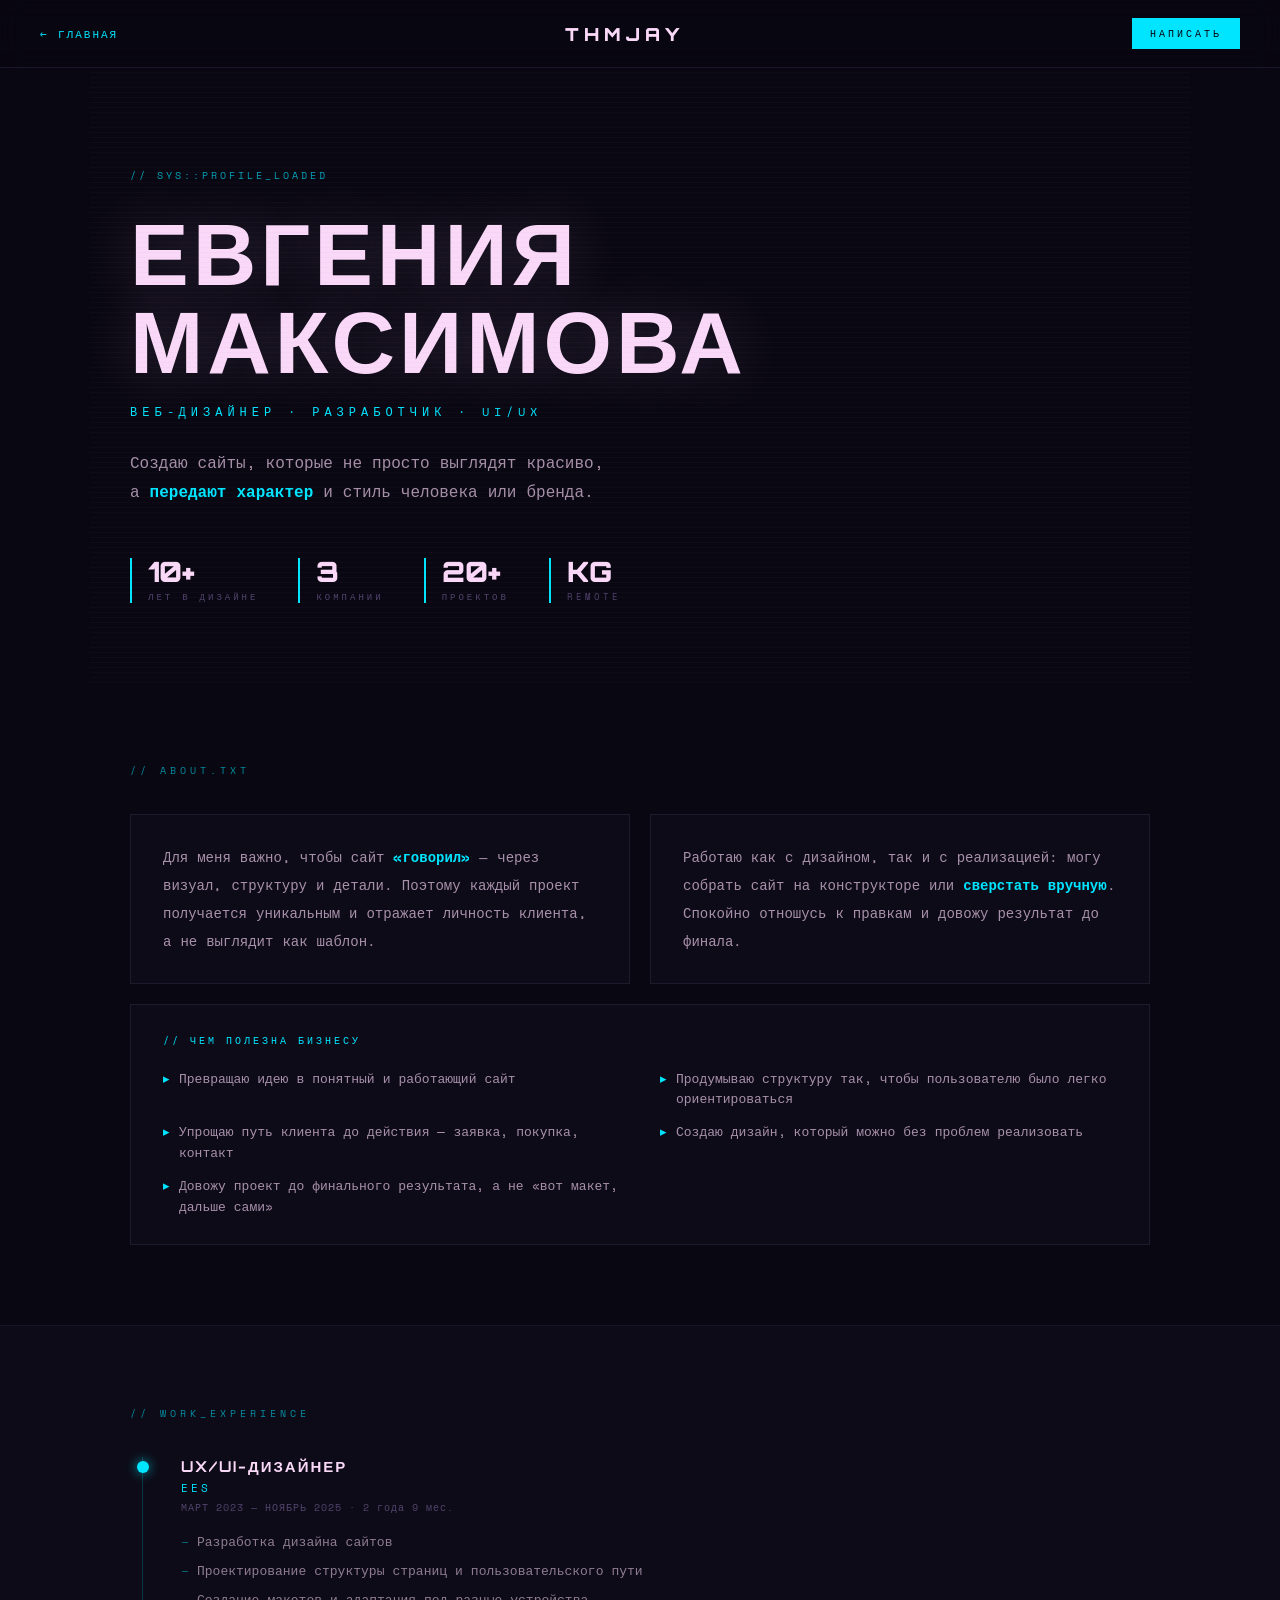
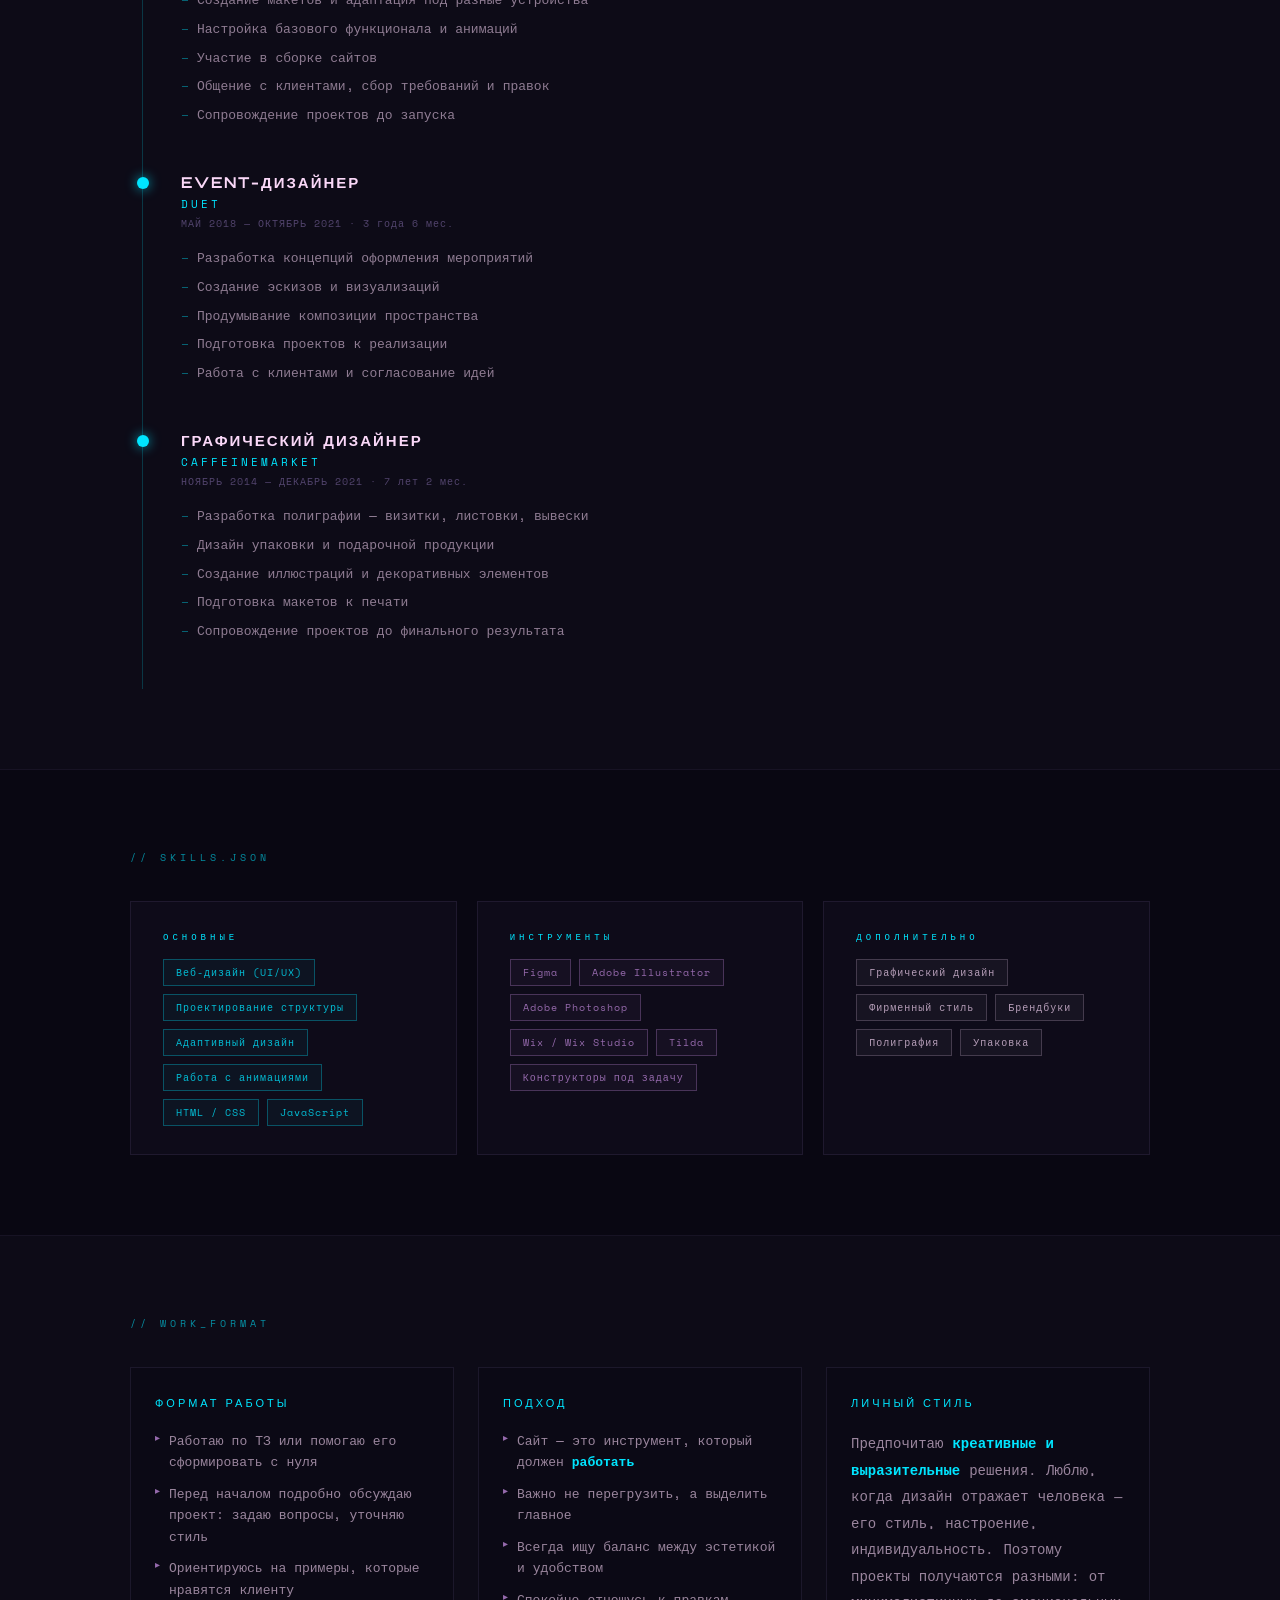
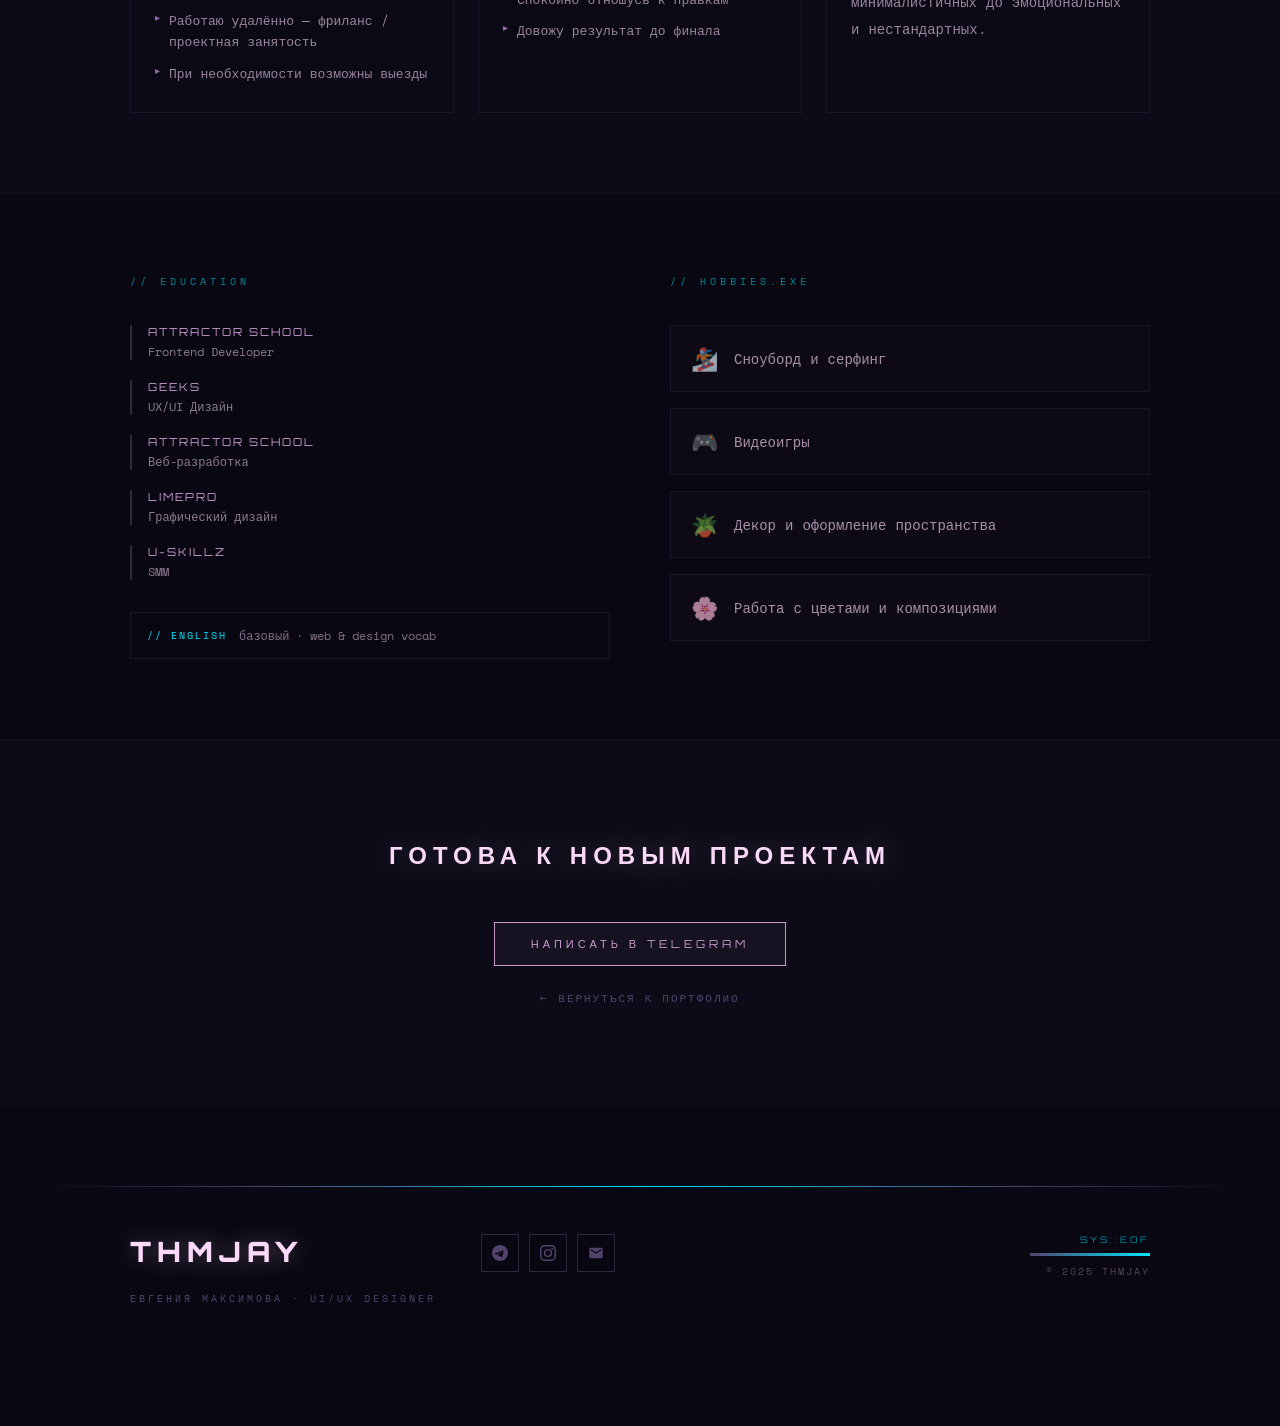
==== commit edad0106: "Remove education status, mobile portfolio carousel with arrows and dots" ====
--- a/about.html
+++ b/about.html
@@ -220,7 +220,7 @@
         <div class="ab-edu-list">
           <div class="ab-edu-item">
             <div class="ab-edu-school">ATTRACTOR SCHOOL</div>
-            <div class="ab-edu-course">Frontend Developer <span class="ab-edu-status">в процессе</span></div>
+            <div class="ab-edu-course">Frontend Developer</div>
           </div>
           <div class="ab-edu-item">
             <div class="ab-edu-school">GEEKS</div>
--- a/style.css
+++ b/style.css
@@ -304,6 +304,7 @@
   background: var(--black);
   color: var(--pink);
   min-height: 100vh;
+  overflow-x: hidden;
 }
 
 /* ========================
@@ -483,7 +484,7 @@
 
 .hero-name {
   font-family: 'Orbitron', sans-serif;
-  font-size: clamp(42px, 8vw, 86px);
+  font-size: clamp(52px, 10vw, 108px);
   font-weight: 900;
   letter-spacing: 8px;
   line-height: 1;
@@ -498,7 +499,7 @@
 
 .hero-sub {
   font-family: 'Space Mono', monospace;
-  font-size: clamp(10px, 1.5vw, 13px);
+  font-size: clamp(12px, 1.8vw, 16px);
   letter-spacing: 6px;
   color: var(--tr);
   text-transform: uppercase;
@@ -569,7 +570,7 @@
 
 .section-title {
   font-family: 'Orbitron', sans-serif;
-  font-size: clamp(22px, 4vw, 36px);
+  font-size: clamp(26px, 4.5vw, 44px);
   font-weight: 700;
   letter-spacing: 4px;
   text-transform: uppercase;
@@ -1448,6 +1449,8 @@
   background: var(--black);
   display: flex;
   align-items: center;
+  user-select: none;
+  -webkit-user-select: none;
   justify-content: center;
 }
 
@@ -1640,6 +1643,74 @@
 @keyframes rv-scroll {
   from { transform: translateX(0); }
   to   { transform: translateX(-50%); }
+}
+
+/* ── Портфолио карусель: стрелки и точки (только мобилка) ── */
+.portfolio-carousel-wrap {
+  display: none;
+  justify-content: flex-end;
+  gap: 8px;
+  margin-bottom: 12px;
+}
+.pf-arrow {
+  background: transparent;
+  border: 1px solid rgba(0,229,255,0.4);
+  color: var(--tr);
+  font-size: 22px;
+  width: 40px;
+  height: 40px;
+  cursor: pointer;
+  display: flex;
+  align-items: center;
+  justify-content: center;
+  transition: background 0.2s, border-color 0.2s;
+  line-height: 1;
+}
+.pf-arrow:active { background: rgba(0,229,255,0.1); border-color: var(--tr); }
+
+.pf-dots {
+  display: none;
+  justify-content: center;
+  gap: 8px;
+  margin-top: 20px;
+}
+.pf-dot {
+  width: 6px;
+  height: 6px;
+  border-radius: 50%;
+  background: rgba(0,229,255,0.2);
+  border: 1px solid rgba(0,229,255,0.4);
+  transition: background 0.3s, transform 0.3s;
+  cursor: pointer;
+}
+.pf-dot.active {
+  background: var(--tr);
+  border-color: var(--tr);
+  transform: scale(1.4);
+  box-shadow: 0 0 8px rgba(0,229,255,0.6);
+}
+
+/* ── Dots индикатор карусели (скрыт на десктопе) ── */
+.rv-dots {
+  display: none;
+  justify-content: center;
+  gap: 8px;
+  margin-top: 20px;
+}
+.rv-dot {
+  width: 6px;
+  height: 6px;
+  border-radius: 50%;
+  background: rgba(150,106,173,0.3);
+  border: 1px solid rgba(150,106,173,0.5);
+  transition: background 0.3s, transform 0.3s;
+  cursor: pointer;
+}
+.rv-dot.active {
+  background: var(--tr);
+  border-color: var(--tr);
+  transform: scale(1.4);
+  box-shadow: 0 0 8px rgba(0,229,255,0.6);
 }
 .rv-card {
   width: 360px;
@@ -2093,14 +2164,48 @@
   .nav-link { font-size: 9px; padding: 6px 12px; }
   .arcade-trigger { font-size: 9px; padding: 6px 12px; }
 
-  /* ── Портфолио ── */
+  /* ── Портфолио — карусель ── */
+  .portfolio-carousel-wrap { display: flex; }
   .portfolio-grid {
-    grid-template-columns: 1fr;
+    display: flex;
+    flex-direction: row;
+    overflow-x: auto;
+    scroll-snap-type: x mandatory;
+    -webkit-overflow-scrolling: touch;
+    scrollbar-width: none;
+    gap: 16px;
+    padding-bottom: 8px;
   }
+  .portfolio-grid::-webkit-scrollbar { display: none; }
+  .portfolio-grid .project-card {
+    min-width: 80vw;
+    scroll-snap-align: center;
+    flex-shrink: 0;
+  }
+  .pf-dots { display: flex; }
   .cyber-section { padding: 48px 20px; }
 
-  /* ── Reviews ── */
-  .rv-card { width: 280px; }
+  /* ── Reviews — свайп-карусель ── */
+  .reviews-ticker-wrap {
+    overflow-x: auto;
+    overflow-y: hidden;
+    scroll-snap-type: x mandatory;
+    -webkit-overflow-scrolling: touch;
+    mask-image: none;
+    -webkit-mask-image: none;
+    padding-bottom: 16px;
+    scrollbar-width: none;
+  }
+  .reviews-ticker-wrap::-webkit-scrollbar { display: none; }
+  .reviews-ticker {
+    animation: none !important;
+    width: max-content;
+  }
+  .rv-card {
+    width: 80vw;
+    scroll-snap-align: center;
+  }
+  .rv-dots { display: flex; }  /* показываем точки */
 
   /* ── Services ── */
   .services-bg-section { padding: 48px 20px 60px; }
@@ -2192,6 +2297,14 @@
   .arcade-buttons { width: 180px; height: 180px; }
 }
 
+
+/* ════════════════════════════════════════
+   LANDSCAPE MOBILE — убираем джойстик
+════════════════════════════════════════ */
+@media (orientation: landscape) and (max-height: 600px) {
+  #controller-wrap,
+  #controller-hint { display: none !important; }
+}
 
 /* ════════════════════════════════════════
    MOBILE WOW EFFECTS
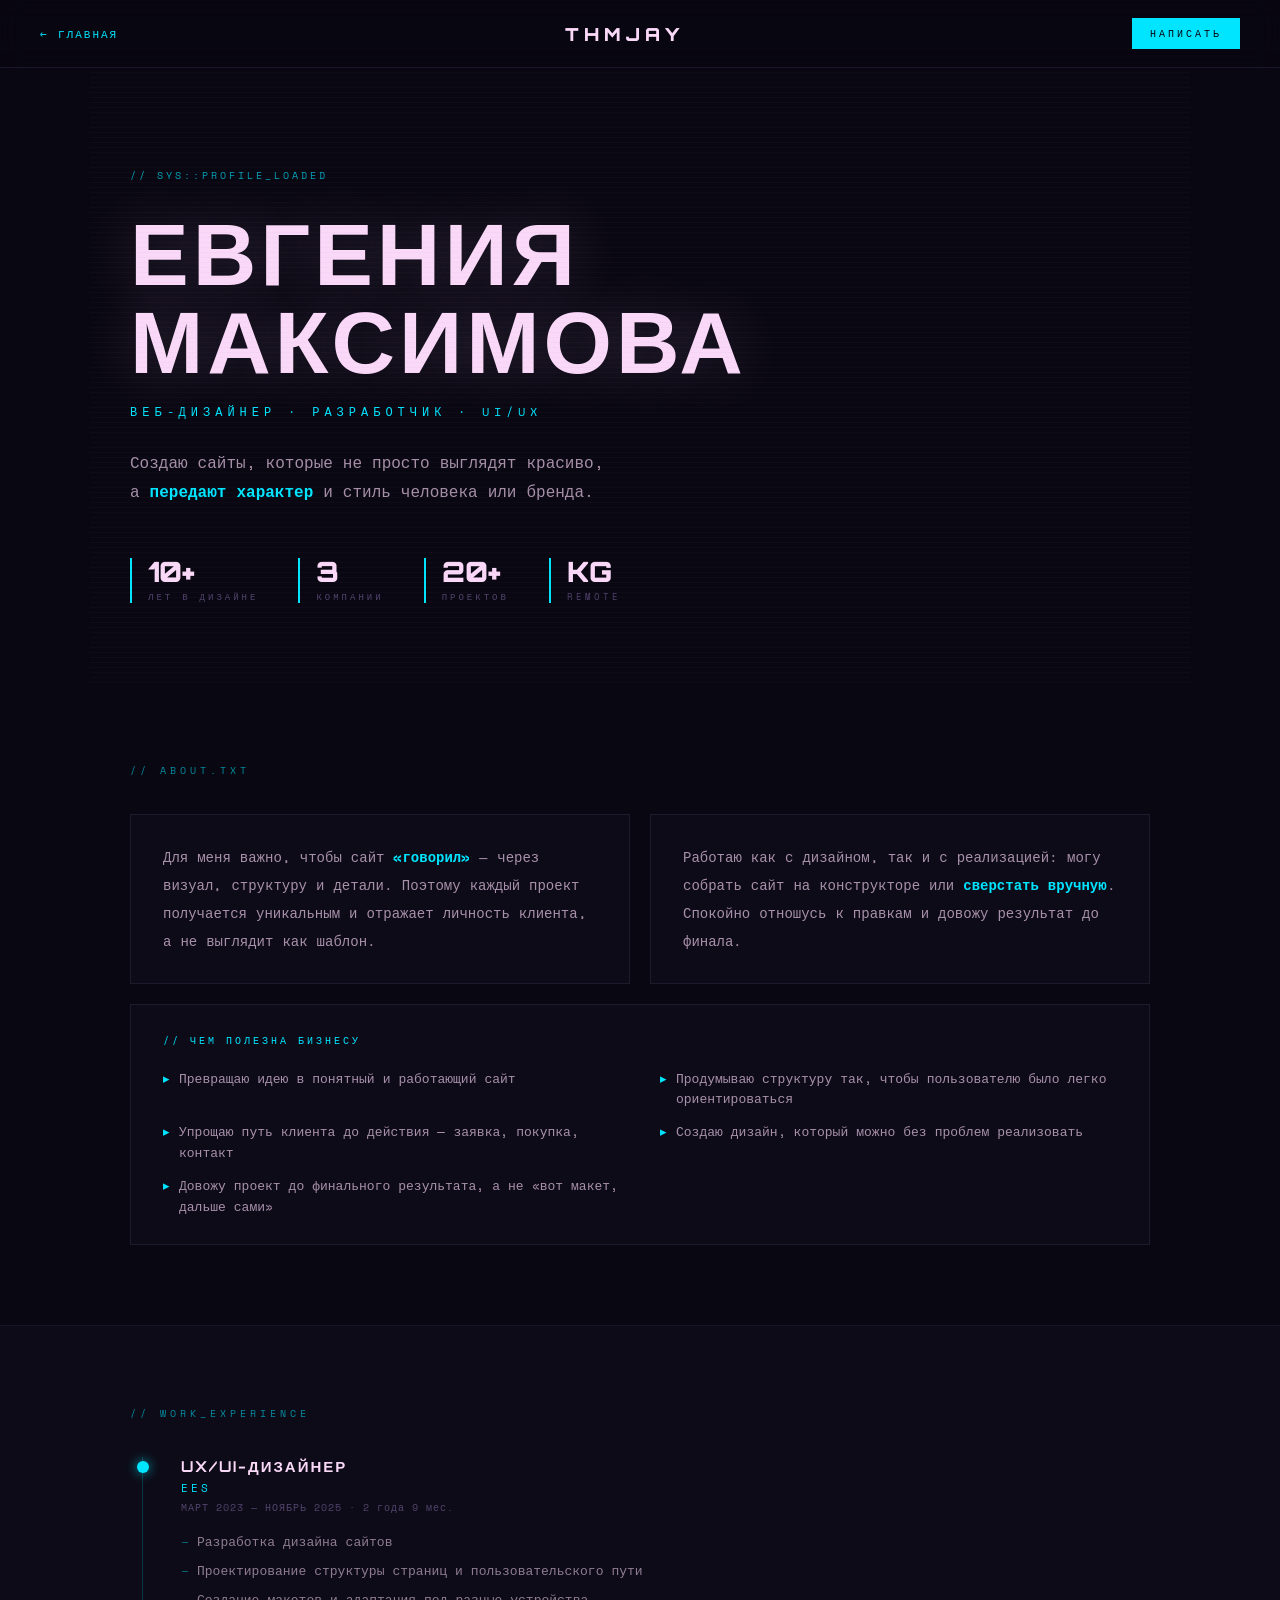
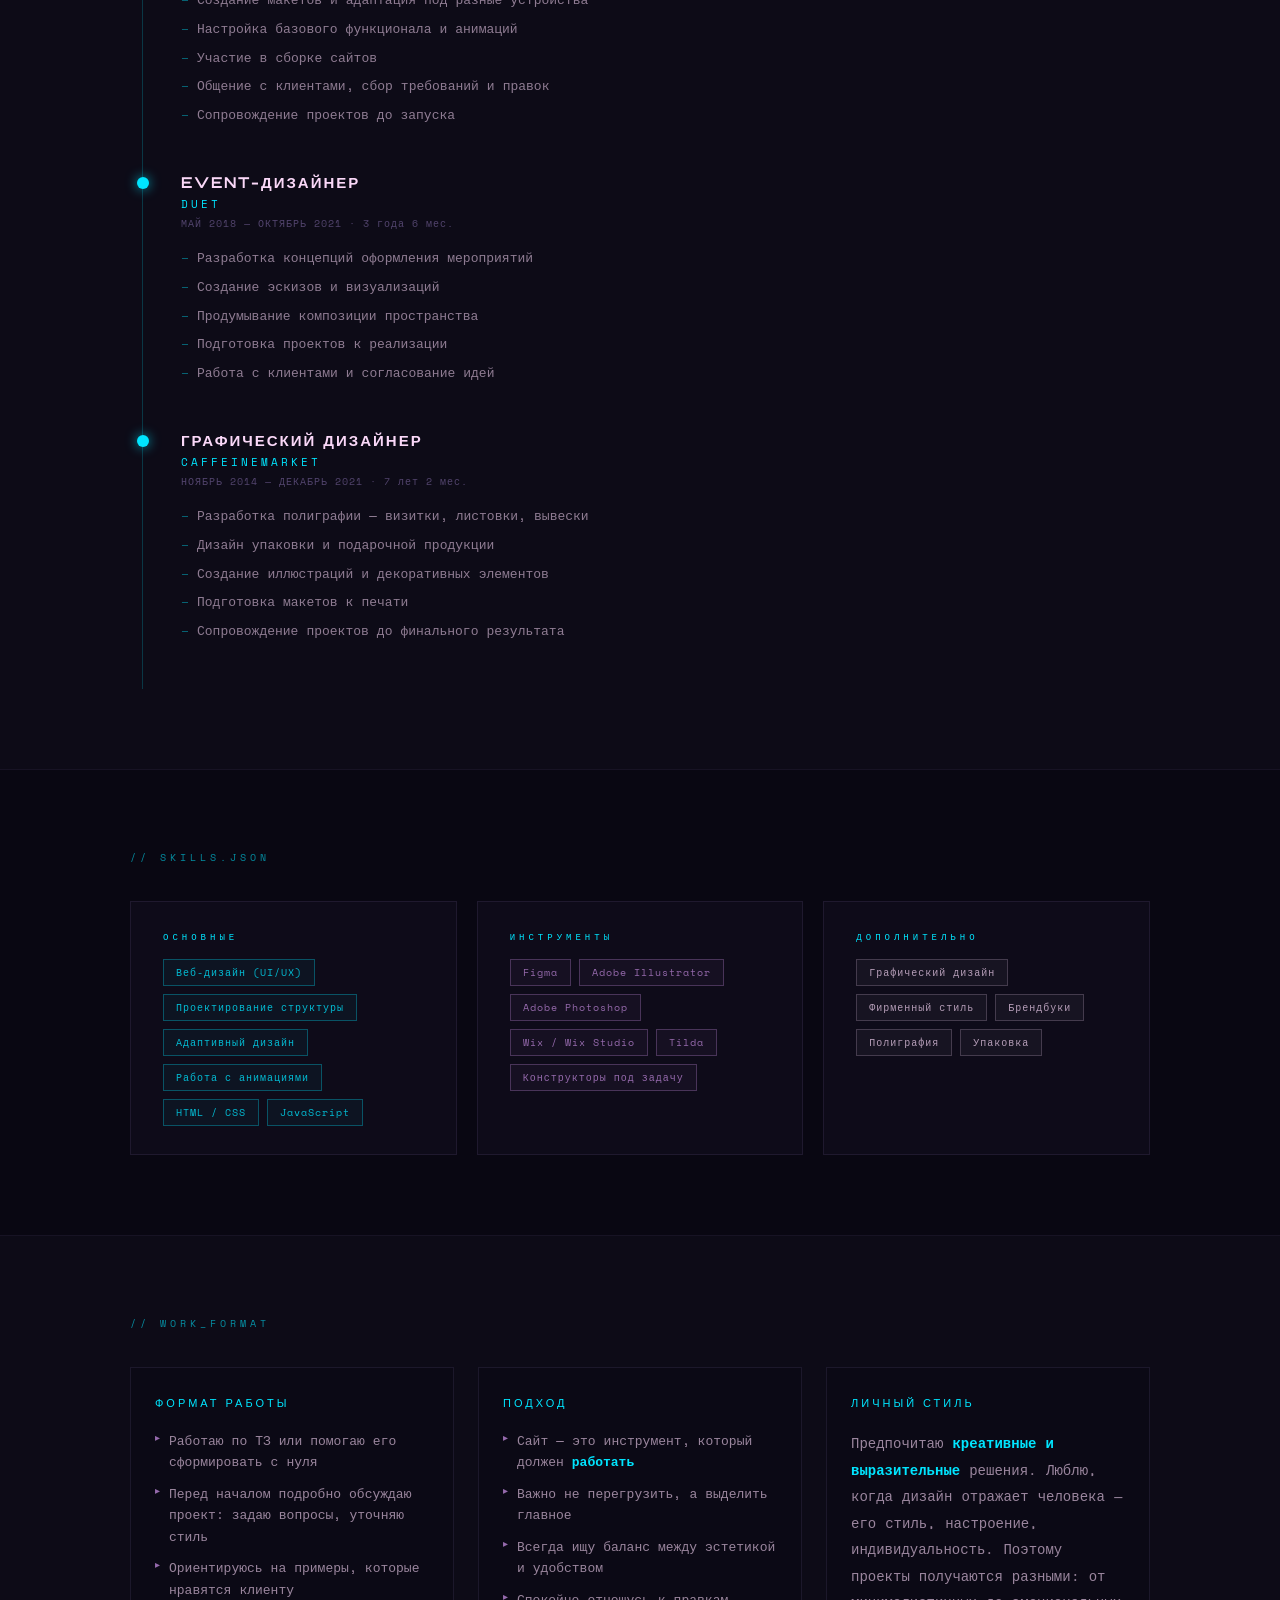
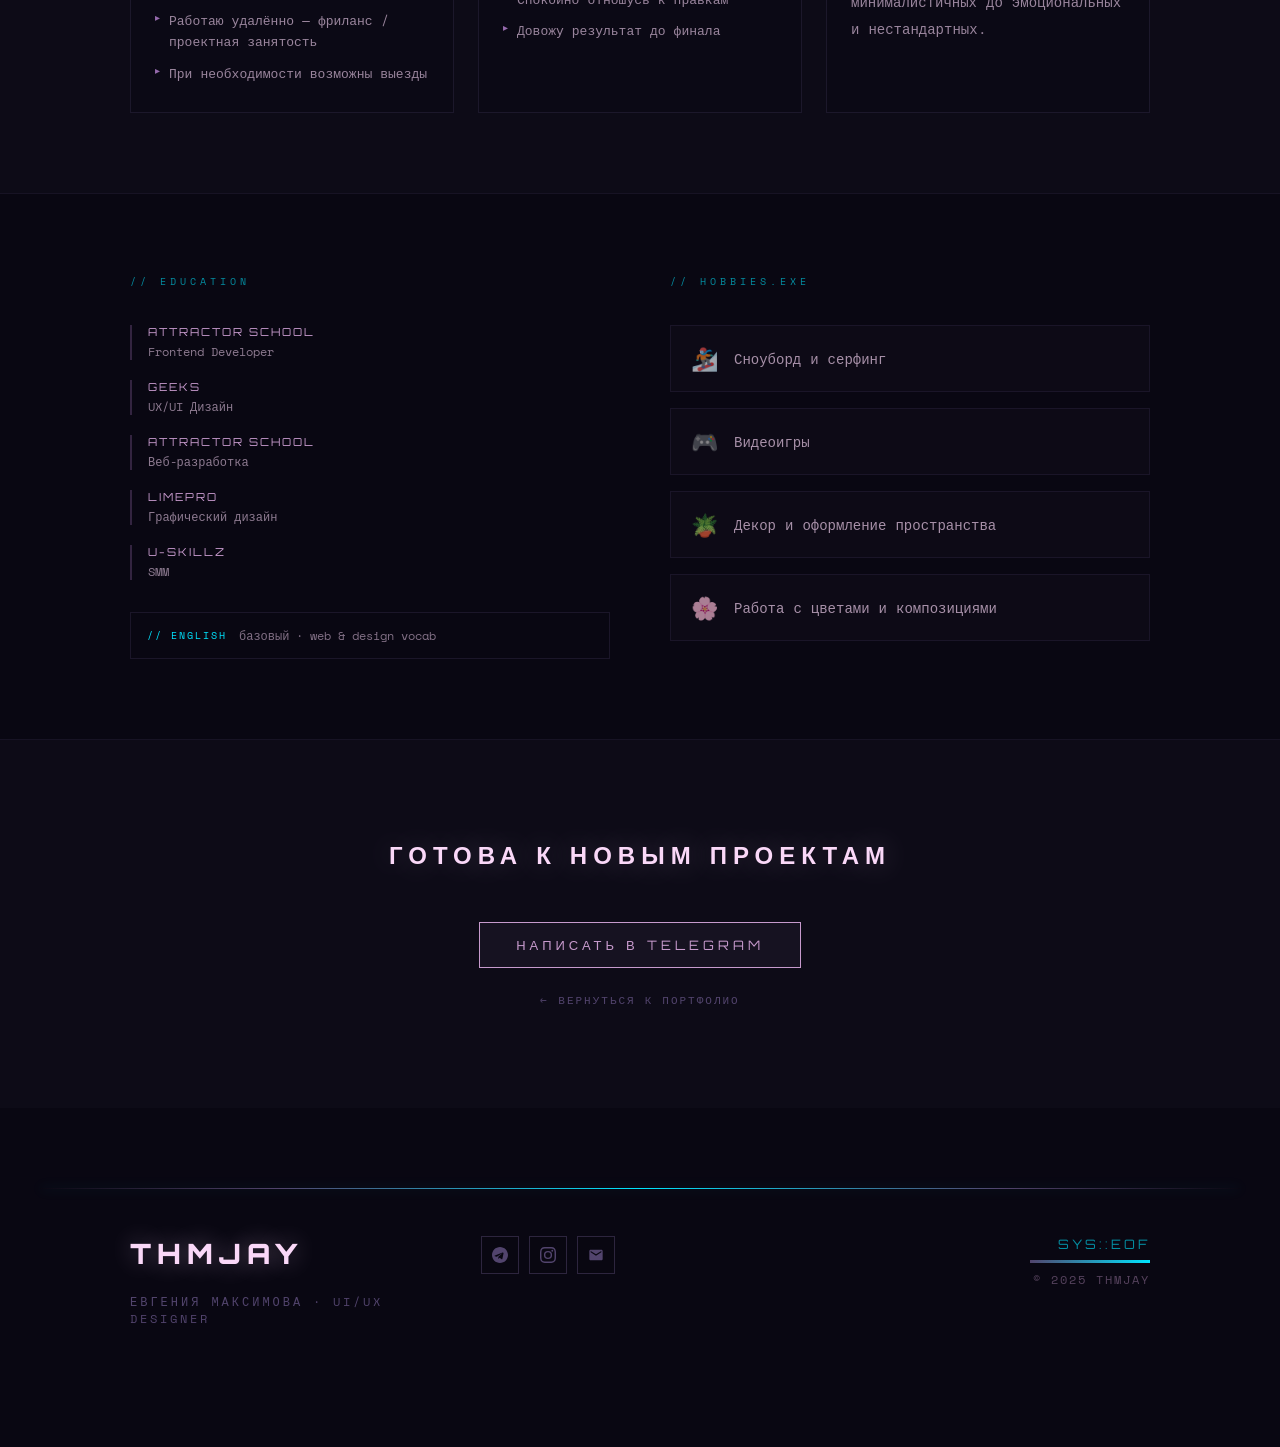
==== commit c9716cb7: "Add favicon, logo in header, portfolio cover images" ====
--- a/about.html
+++ b/about.html
@@ -4,6 +4,7 @@
   <meta charset="UTF-8">
   <meta name="viewport" content="width=device-width, initial-scale=1.0">
   <title>Евгения Максимова — О себе</title>
+  <link rel="icon" href="image/icon_site/logo_icon_site.png" type="image/png">
   <link rel="stylesheet" href="style.css">
   <link rel="stylesheet" href="about.css">
   <script src="https://cdnjs.cloudflare.com/ajax/libs/gsap/3.12.2/gsap.min.js"></script>
--- a/style.css
+++ b/style.css
@@ -76,7 +76,7 @@
 }
 .pl-subtitle {
   font-family: 'Space Mono', monospace;
-  font-size: 11px;
+  font-size: 13px;
   letter-spacing: 6px;
   color: var(--tr);
   opacity: 0.7;
@@ -102,7 +102,7 @@
 }
 .pl-bar-pct {
   font-family: 'Space Mono', monospace;
-  font-size: 10px;
+  font-size: 12px;
   letter-spacing: 2px;
   color: var(--tr);
   min-width: 36px;
@@ -110,7 +110,7 @@
 }
 .pl-log {
   font-family: 'Space Mono', monospace;
-  font-size: 9px;
+  font-size: 13px;
   letter-spacing: 2px;
   color: rgba(82,68,109,0.8);
   height: 14px;
@@ -152,6 +152,14 @@
   letter-spacing: 5px;
   color: var(--pink);
   flex-shrink: 0;
+  display: flex;
+  align-items: center;
+  gap: 8px;
+}
+.sh-logo-img {
+  height: 28px;
+  width: auto;
+  display: block;
 }
 .sh-nav {
   display: flex;
@@ -159,7 +167,7 @@
 }
 .sh-link {
   font-family: 'Space Mono', monospace;
-  font-size: 10px;
+  font-size: 12px;
   letter-spacing: 2px;
   color: rgba(250,216,248,0.45);
   text-decoration: none;
@@ -169,7 +177,7 @@
 .sh-link:hover { color: var(--tr); }
 .sh-cta {
   font-family: 'Space Mono', monospace;
-  font-size: 10px;
+  font-size: 12px;
   letter-spacing: 2px;
   color: var(--black);
   background: var(--tr);
@@ -422,7 +430,7 @@
 .frame-label {
   position: absolute;
   font-family: 'Space Mono', monospace;
-  font-size: 9px;
+  font-size: 13px;
   letter-spacing: 2px;
   opacity: 0.4;
   color: var(--tr);
@@ -445,7 +453,7 @@
 
 .nav-link {
   font-family: 'Space Mono', monospace;
-  font-size: 11px;
+  font-size: 13px;
   letter-spacing: 3px;
   text-transform: uppercase;
   color: rgba(250,216,248,0.55);
@@ -509,7 +517,7 @@
 }
 
 .hero-jp {
-  font-size: 11px;
+  font-size: 13px;
   letter-spacing: 4px;
   color: rgba(150,106,173,0.5);
   margin-top: 10px;
@@ -583,7 +591,7 @@
 }
 
 .section-code {
-  font-size: 11px;
+  font-size: 13px;
   letter-spacing: 2px;
   opacity: 0.4;
 }
@@ -652,7 +660,7 @@
   align-items: center;
   justify-content: center;
   font-family: 'Orbitron', sans-serif;
-  font-size: 11px;
+  font-size: 13px;
   letter-spacing: 4px;
   color: rgba(250,216,248,0.3);
   border-bottom: 1px solid rgba(250,216,248,0.1);
@@ -676,7 +684,7 @@
 .card-body { padding: 20px; }
 
 .card-num {
-  font-size: 10px;
+  font-size: 12px;
   letter-spacing: 3px;
   color: var(--sq);
   opacity: 0.6;
@@ -698,7 +706,7 @@
 }
 
 .tag {
-  font-size: 9px;
+  font-size: 13px;
   letter-spacing: 2px;
   padding: 3px 10px;
   border: 1px solid rgba(250,216,248,0.2);
@@ -785,7 +793,7 @@
   right: 0;
   padding: 6px 12px;
   font-family: 'Space Mono', monospace;
-  font-size: 9px;
+  font-size: 13px;
   letter-spacing: 2px;
   color: var(--tr);
   background: rgba(9,7,18,0.75);
@@ -825,7 +833,7 @@
 
 .skill-tag {
   font-family: 'Space Mono', monospace;
-  font-size: 10px;
+  font-size: 12px;
   letter-spacing: 2px;
   padding: 6px 14px;
   border: 1px solid rgba(150,106,173,0.4);
@@ -844,7 +852,7 @@
   display: inline-block;
   margin-bottom: 32px;
   font-family: 'Space Mono', monospace;
-  font-size: 10px;
+  font-size: 12px;
   letter-spacing: 3px;
   color: var(--tr);
   text-decoration: none;
@@ -863,7 +871,7 @@
   display: inline-block;
   margin-top: 24px;
   font-family: 'Space Mono', monospace;
-  font-size: 10px;
+  font-size: 12px;
   letter-spacing: 3px;
   color: var(--tr);
   text-decoration: none;
@@ -900,7 +908,7 @@
 }
 
 .stat-label {
-  font-size: 10px;
+  font-size: 12px;
   letter-spacing: 3px;
   color: rgba(250,216,248,0.4);
   margin-top: 8px;
@@ -1043,7 +1051,7 @@
 }
 
 .contact-info-label {
-  font-size: 10px;
+  font-size: 12px;
   letter-spacing: 3px;
   color: var(--cr);
   opacity: 0.7;
@@ -1067,7 +1075,7 @@
   margin-top: 28px;
   padding: 14px 36px;
   font-family: 'Orbitron', sans-serif;
-  font-size: 11px;
+  font-size: 13px;
   letter-spacing: 4px;
   text-transform: uppercase;
   color: var(--cr);
@@ -1112,7 +1120,7 @@
   background: rgba(82,68,109,0.25);
   border: 1px solid rgba(82,68,109,0.4);
   font-family: 'Orbitron', sans-serif;
-  font-size: 11px;
+  font-size: 13px;
   letter-spacing: 2px;
   color: rgba(250,216,248,0.4);
 }
@@ -1129,15 +1137,15 @@
   );
   pointer-events: none;
 }
-.card-thumb--proava { background: linear-gradient(135deg, rgba(82,68,109,0.5) 0%, rgba(150,106,173,0.2) 100%); }
-.card-thumb--aba    { background: linear-gradient(135deg, rgba(0,229,255,0.08) 0%, rgba(82,68,109,0.5) 100%); }
-.card-thumb--swp    { background: linear-gradient(135deg, rgba(0,100,200,0.15) 0%, rgba(82,68,109,0.4) 100%); }
-.card-thumb--psih   { background: linear-gradient(135deg, rgba(150,106,173,0.3) 0%, rgba(9,7,18,0.8) 100%); }
-.card-thumb--imax   { background: linear-gradient(135deg, rgba(9,7,18,0.9) 0%, rgba(150,106,173,0.25) 100%); }
+.card-thumb--proava { background: linear-gradient(rgba(9,7,18,0.35),rgba(9,7,18,0.35)), url('image/cover_portfolio/cover_pro_aba_club.png') center/cover no-repeat; }
+.card-thumb--aba    { background: linear-gradient(rgba(9,7,18,0.35),rgba(9,7,18,0.35)), url('image/cover_portfolio/cover_aba_con_2026.png') center/cover no-repeat; }
+.card-thumb--swp    { background: linear-gradient(rgba(9,7,18,0.35),rgba(9,7,18,0.35)), url('image/cover_portfolio/cover_subwaterpumps.png') center/cover no-repeat; }
+.card-thumb--psih   { background: linear-gradient(rgba(9,7,18,0.35),rgba(9,7,18,0.35)), url('image/cover_portfolio/cover_psihogolik_design.png') center/cover no-repeat; }
+.card-thumb--imax   { background: linear-gradient(rgba(9,7,18,0.35),rgba(9,7,18,0.35)), url('image/cover_portfolio/cover_imax_tattoo.png') center/cover no-repeat; }
 
 .card-thumb-label {
   font-family: 'Orbitron', sans-serif;
-  font-size: 10px;
+  font-size: 12px;
   letter-spacing: 3px;
   color: rgba(250,216,248,0.5);
   text-transform: uppercase;
@@ -1181,7 +1189,7 @@
 }
 .social-platform {
   font-family: 'Orbitron', sans-serif;
-  font-size: 9px;
+  font-size: 13px;
   letter-spacing: 2px;
   opacity: 0.5;
   margin-bottom: 2px;
@@ -1214,7 +1222,7 @@
 .arcade-trigger {
   padding: 5px 14px;
   font-family: 'Orbitron', sans-serif;
-  font-size: 9px;
+  font-size: 13px;
   letter-spacing: 2px;
   color: var(--tr);
   border: 1px solid rgba(0,229,255,0.5);
@@ -1273,7 +1281,7 @@
 
 .arcade-head {
   font-family: 'Orbitron', sans-serif;
-  font-size: 11px;
+  font-size: 13px;
   letter-spacing: 3px;
   color: var(--tr);
   margin-bottom: 6px;
@@ -1293,10 +1301,10 @@
   justify-content: space-between;
   margin-bottom: 24px;
   font-family: 'Orbitron', sans-serif;
-  font-size: 11px;
+  font-size: 13px;
   letter-spacing: 2px;
 }
-.arcade-hud-block span { display: block; color: rgba(250,216,248,0.35); font-size: 9px; margin-bottom: 3px; }
+.arcade-hud-block span { display: block; color: rgba(250,216,248,0.35); font-size: 13px; margin-bottom: 3px; }
 .arcade-hud-block strong { color: var(--pink); font-size: 18px; }
 .arcade-lives { color: #e1306c; letter-spacing: 4px; font-size: 16px; }
 
@@ -1325,7 +1333,7 @@
   pointer-events: auto;
 }
 .arcade-btn .btn-sym  { font-size: 24px; line-height: 1; }
-.arcade-btn .btn-key  { font-family: 'Space Mono', monospace; font-size: 9px; opacity: 0.4; margin-top: 4px; letter-spacing: 1px; }
+.arcade-btn .btn-key  { font-family: 'Space Mono', monospace; font-size: 13px; opacity: 0.4; margin-top: 4px; letter-spacing: 1px; }
 
 /* Активная (нужно нажать) */
 .arcade-btn.active-sq { border-color: #FAD8F8; box-shadow: 0 0 30px rgba(250,216,248,0.7), inset 0 0 20px rgba(250,216,248,0.12); color: #FAD8F8; }
@@ -1414,7 +1422,7 @@
   margin-bottom: 20px;
 }
 .arcade-gameover-best {
-  font-size: 10px;
+  font-size: 12px;
   letter-spacing: 2px;
   color: rgba(250,216,248,0.4);
   margin-bottom: 24px;
@@ -1422,7 +1430,7 @@
 .arcade-restart {
   padding: 10px 32px;
   font-family: 'Orbitron', sans-serif;
-  font-size: 11px;
+  font-size: 13px;
   letter-spacing: 3px;
   border: 1px solid var(--tr);
   background: rgba(0,229,255,0.05);
@@ -1473,7 +1481,7 @@
 
 .fog-label {
   font-family: 'Space Mono', monospace;
-  font-size: 10px;
+  font-size: 12px;
   letter-spacing: 4px;
   color: var(--tr);
   opacity: 0.5;
@@ -1510,7 +1518,7 @@
 
 .fog-author {
   font-family: 'Space Mono', monospace;
-  font-size: 10px;
+  font-size: 12px;
   letter-spacing: 3px;
   color: var(--deep);
 }
@@ -1521,7 +1529,7 @@
   left: 50%;
   transform: translateX(-50%);
   font-family: 'Space Mono', monospace;
-  font-size: 9px;
+  font-size: 13px;
   letter-spacing: 3px;
   color: var(--tr);
   z-index: 3;
@@ -1544,7 +1552,7 @@
   left: 50%;
   transform: translateX(-50%) translateY(8px);
   font-family: 'Orbitron', sans-serif;
-  font-size: 11px;
+  font-size: 13px;
   letter-spacing: 4px;
   color: var(--tr);
   background: rgba(9,7,18,0.85);
@@ -1573,7 +1581,7 @@
   transform: translateX(-50%);
   z-index: 1000;
   font-family: 'Space Mono', monospace;
-  font-size: 10px;
+  font-size: 12px;
   letter-spacing: 3px;
   color: var(--tr);
   opacity: 0;
@@ -1755,12 +1763,12 @@
 }
 .rv-name {
   font-family: 'Space Mono', monospace;
-  font-size: 11px;
+  font-size: 13px;
   letter-spacing: 2px;
   color: var(--pink);
 }
 .rv-role {
-  font-size: 10px;
+  font-size: 12px;
   letter-spacing: 1px;
   color: var(--deep);
 }
@@ -1799,7 +1807,7 @@
   left: 50%;
   transform: translateX(-50%);
   font-family: 'Space Mono', monospace;
-  font-size: 9px;
+  font-size: 13px;
   letter-spacing: 3px;
   color: var(--tr);
   opacity: 0.35;
@@ -1855,7 +1863,7 @@
 }
 
 .footer-tagline {
-  font-size: 10px;
+  font-size: 12px;
   letter-spacing: 3px;
   color: var(--deep);
   margin-top: 6px;
@@ -1900,7 +1908,7 @@
 
 .footer-sys {
   font-family: 'Orbitron', sans-serif;
-  font-size: 9px;
+  font-size: 13px;
   letter-spacing: 3px;
   color: var(--tr);
   opacity: 0.6;
@@ -1930,7 +1938,7 @@
 }
 
 .footer-year {
-  font-size: 10px;
+  font-size: 12px;
   letter-spacing: 2px;
   color: rgba(199,154,205,0.4);
 }
@@ -1954,7 +1962,7 @@
 .card-case-hint {
   margin-top: 12px;
   font-family: 'Space Mono', monospace;
-  font-size: 9px;
+  font-size: 13px;
   letter-spacing: 3px;
   color: var(--tr);
   opacity: 0;
@@ -2029,7 +2037,7 @@
 }
 .case-num {
   font-family: 'Space Mono', monospace;
-  font-size: 10px;
+  font-size: 12px;
   letter-spacing: 3px;
   color: var(--tr);
   opacity: 0.6;
@@ -2066,7 +2074,7 @@
   border-bottom: 2px solid transparent;
   padding: 10px 20px;
   font-family: 'Space Mono', monospace;
-  font-size: 10px;
+  font-size: 12px;
   letter-spacing: 2px;
   color: var(--deep);
   cursor: pointer;
@@ -2108,7 +2116,7 @@
   position: absolute;
   left: 0;
   color: var(--tr);
-  font-size: 10px;
+  font-size: 12px;
 }
 .case-content .hl { color: var(--tr); font-weight: 700; }
 
@@ -2116,7 +2124,7 @@
   display: inline-block;
   margin-top: 28px;
   font-family: 'Space Mono', monospace;
-  font-size: 11px;
+  font-size: 13px;
   letter-spacing: 3px;
   color: var(--black);
   background: var(--tr);
@@ -2161,8 +2169,8 @@
     justify-content: center;
     margin-bottom: 32px;
   }
-  .nav-link { font-size: 9px; padding: 6px 12px; }
-  .arcade-trigger { font-size: 9px; padding: 6px 12px; }
+  .nav-link { font-size: 13px; padding: 6px 12px; }
+  .arcade-trigger { font-size: 13px; padding: 6px 12px; }
 
   /* ── Портфолио — карусель ── */
   .portfolio-carousel-wrap { display: flex; }
@@ -2236,7 +2244,7 @@
     padding: 24px 20px;
   }
   .case-tabs { gap: 6px; }
-  .case-tab { font-size: 9px; padding: 6px 12px; }
+  .case-tab { font-size: 13px; padding: 6px 12px; }
 }
 
 /* ════════════════════════════════════════
@@ -2253,7 +2261,7 @@
   .arcade-trigger {
     display: block;
     margin: 0 auto;
-    font-size: 9px;
+    font-size: 13px;
   }
 
   /* ── Секции ── */
@@ -2281,7 +2289,7 @@
 
   /* ── Footer ── */
   .footer-logo { font-size: 20px; }
-  .footer-tagline { font-size: 8px; }
+  .footer-tagline { font-size: 12px; }
   .footer-soc { width: 34px; height: 34px; }
 
   /* ── Fog ── */
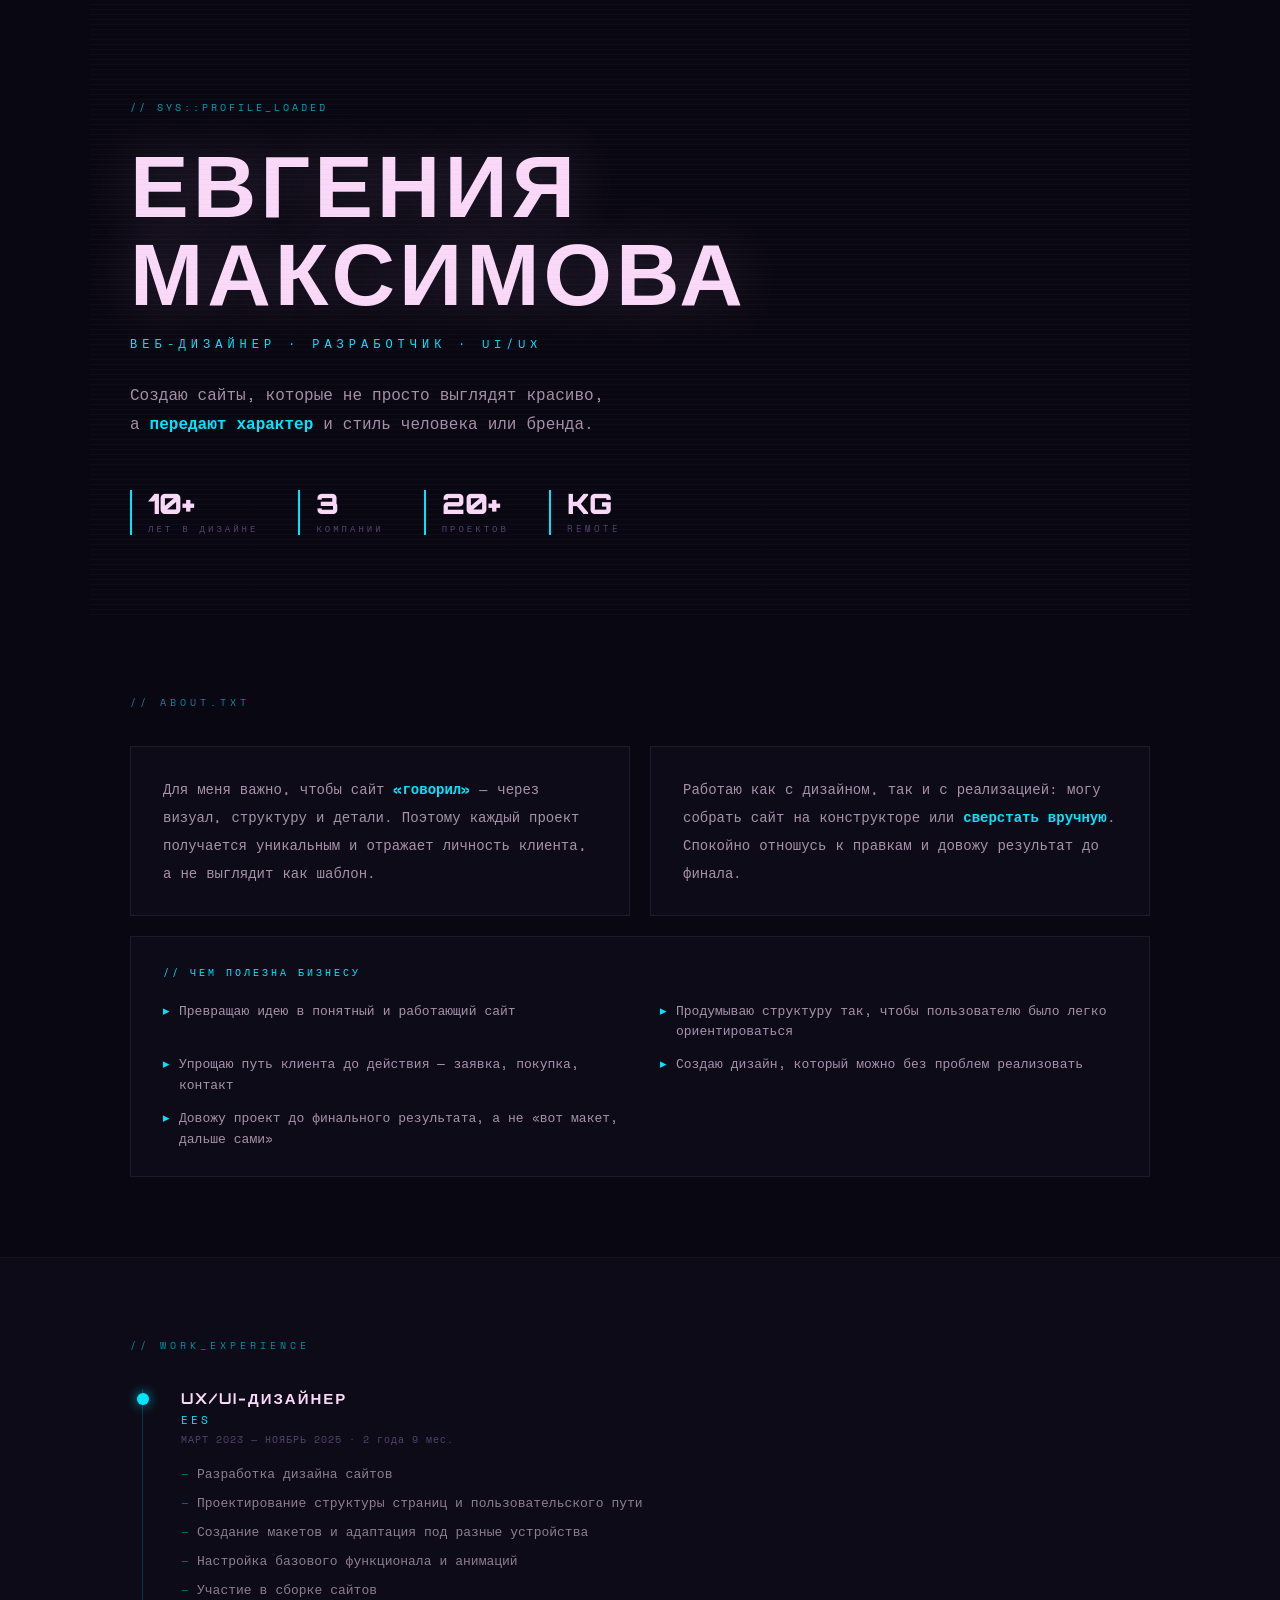
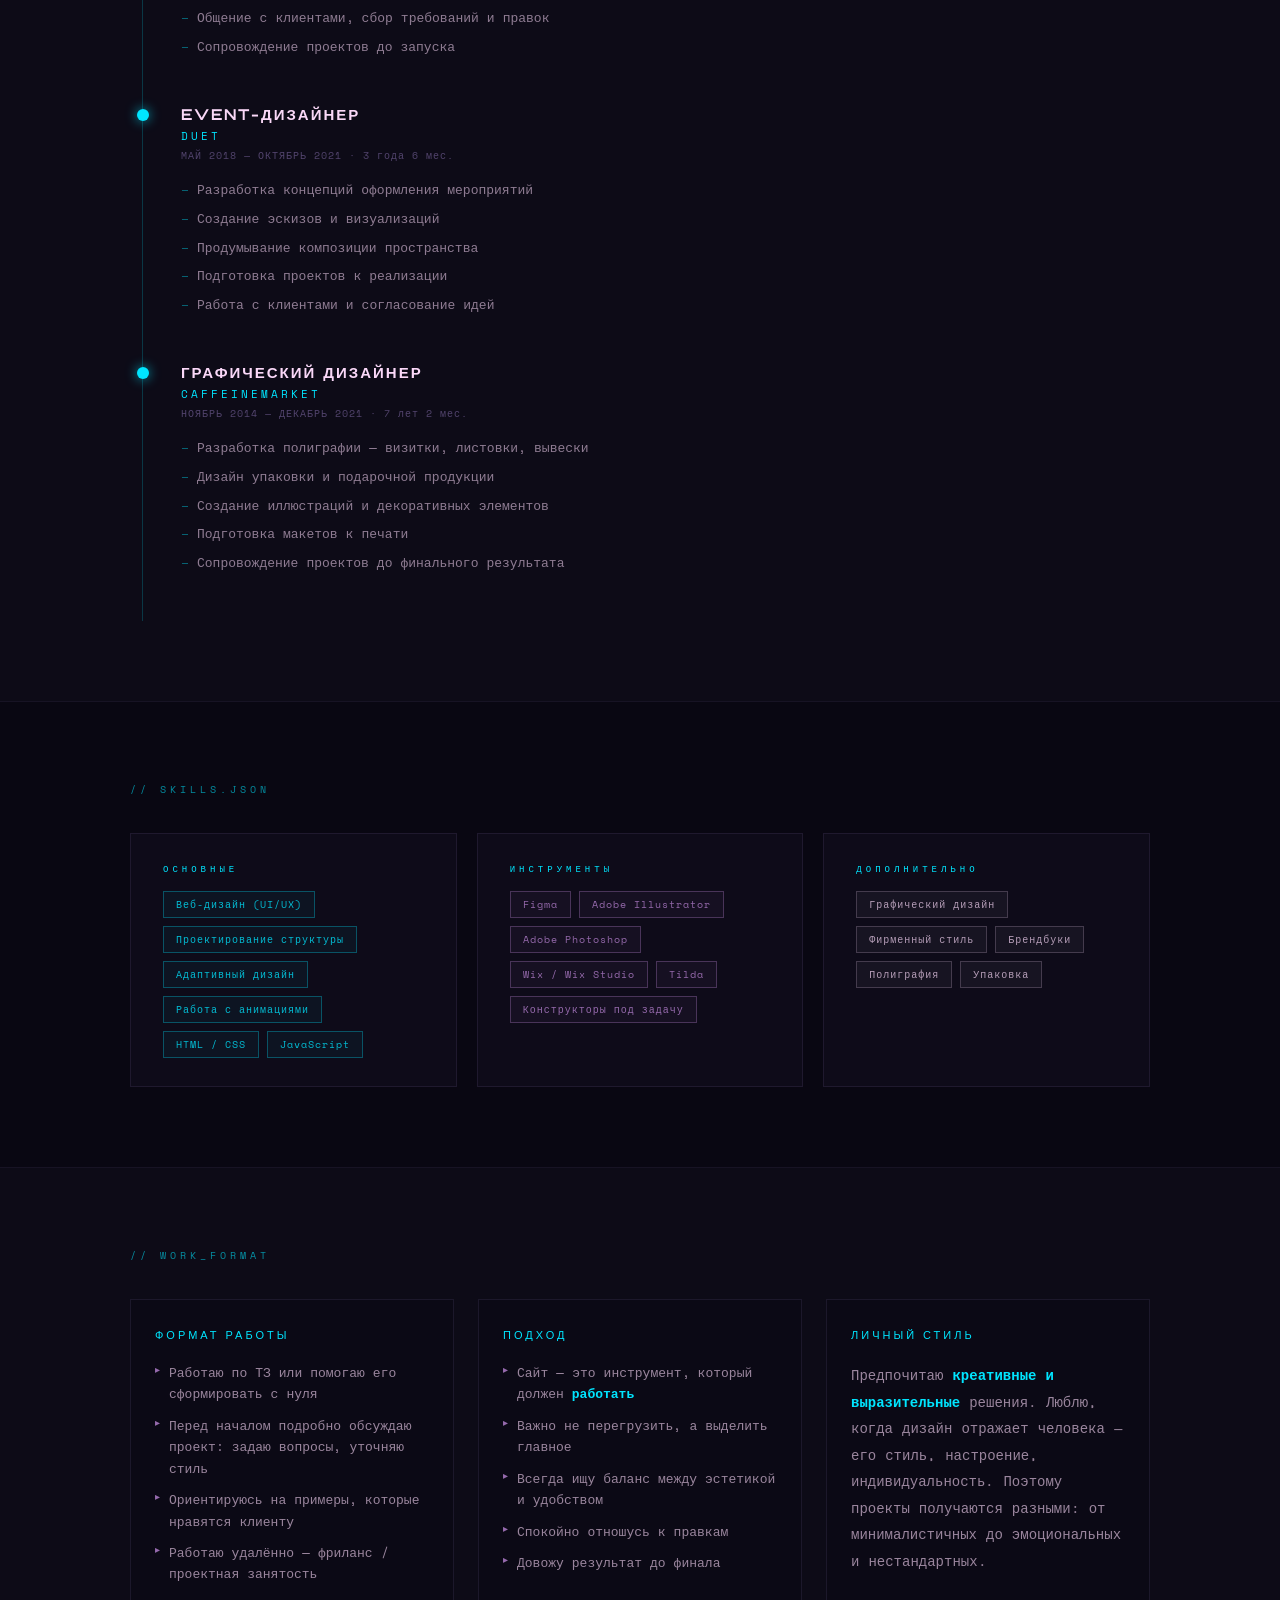
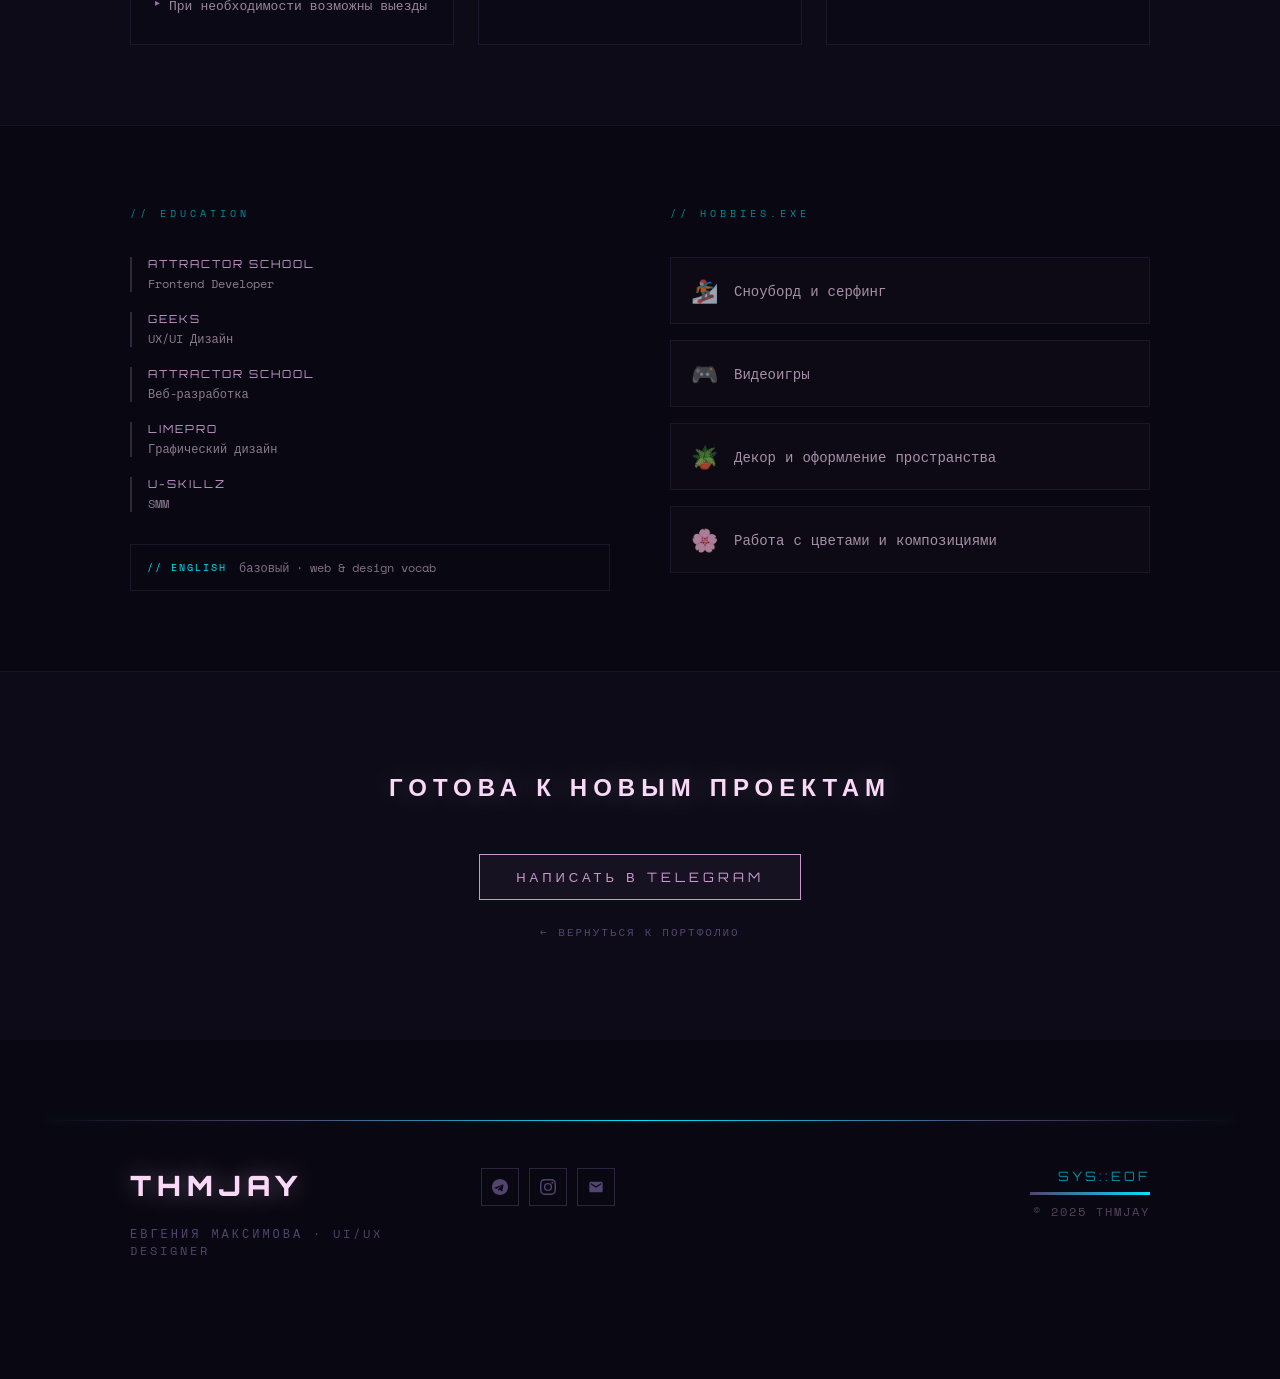
==== commit 7ba5016c: "Sticky header on scroll for about and figma pages" ====
--- a/about.html
+++ b/about.html
@@ -306,6 +306,14 @@
   </div>
   <div class="footer-line"></div>
 </footer>
-
+<script>
+;(function(){
+  const h = document.querySelector('.about-header');
+  if (!h) return;
+  window.addEventListener('scroll', function(){
+    h.classList.toggle('ah-visible', window.scrollY > 60);
+  }, {passive: true});
+})();
+</script>
 </body>
 </html>
--- a/about.css
+++ b/about.css
@@ -10,8 +10,10 @@
 
 /* ── Header ── */
 .about-header {
-  position: sticky;
+  position: fixed;
   top: 0;
+  left: 0;
+  right: 0;
   z-index: 100;
   display: flex;
   align-items: center;
@@ -20,6 +22,13 @@
   background: rgba(9,7,18,0.85);
   backdrop-filter: blur(12px);
   border-bottom: 1px solid rgba(82,68,109,0.3);
+  transform: translateY(-100%);
+  opacity: 0;
+  transition: transform 0.4s ease, opacity 0.4s ease;
+}
+.about-header.ah-visible {
+  transform: translateY(0);
+  opacity: 1;
 }
 
 .about-back {
